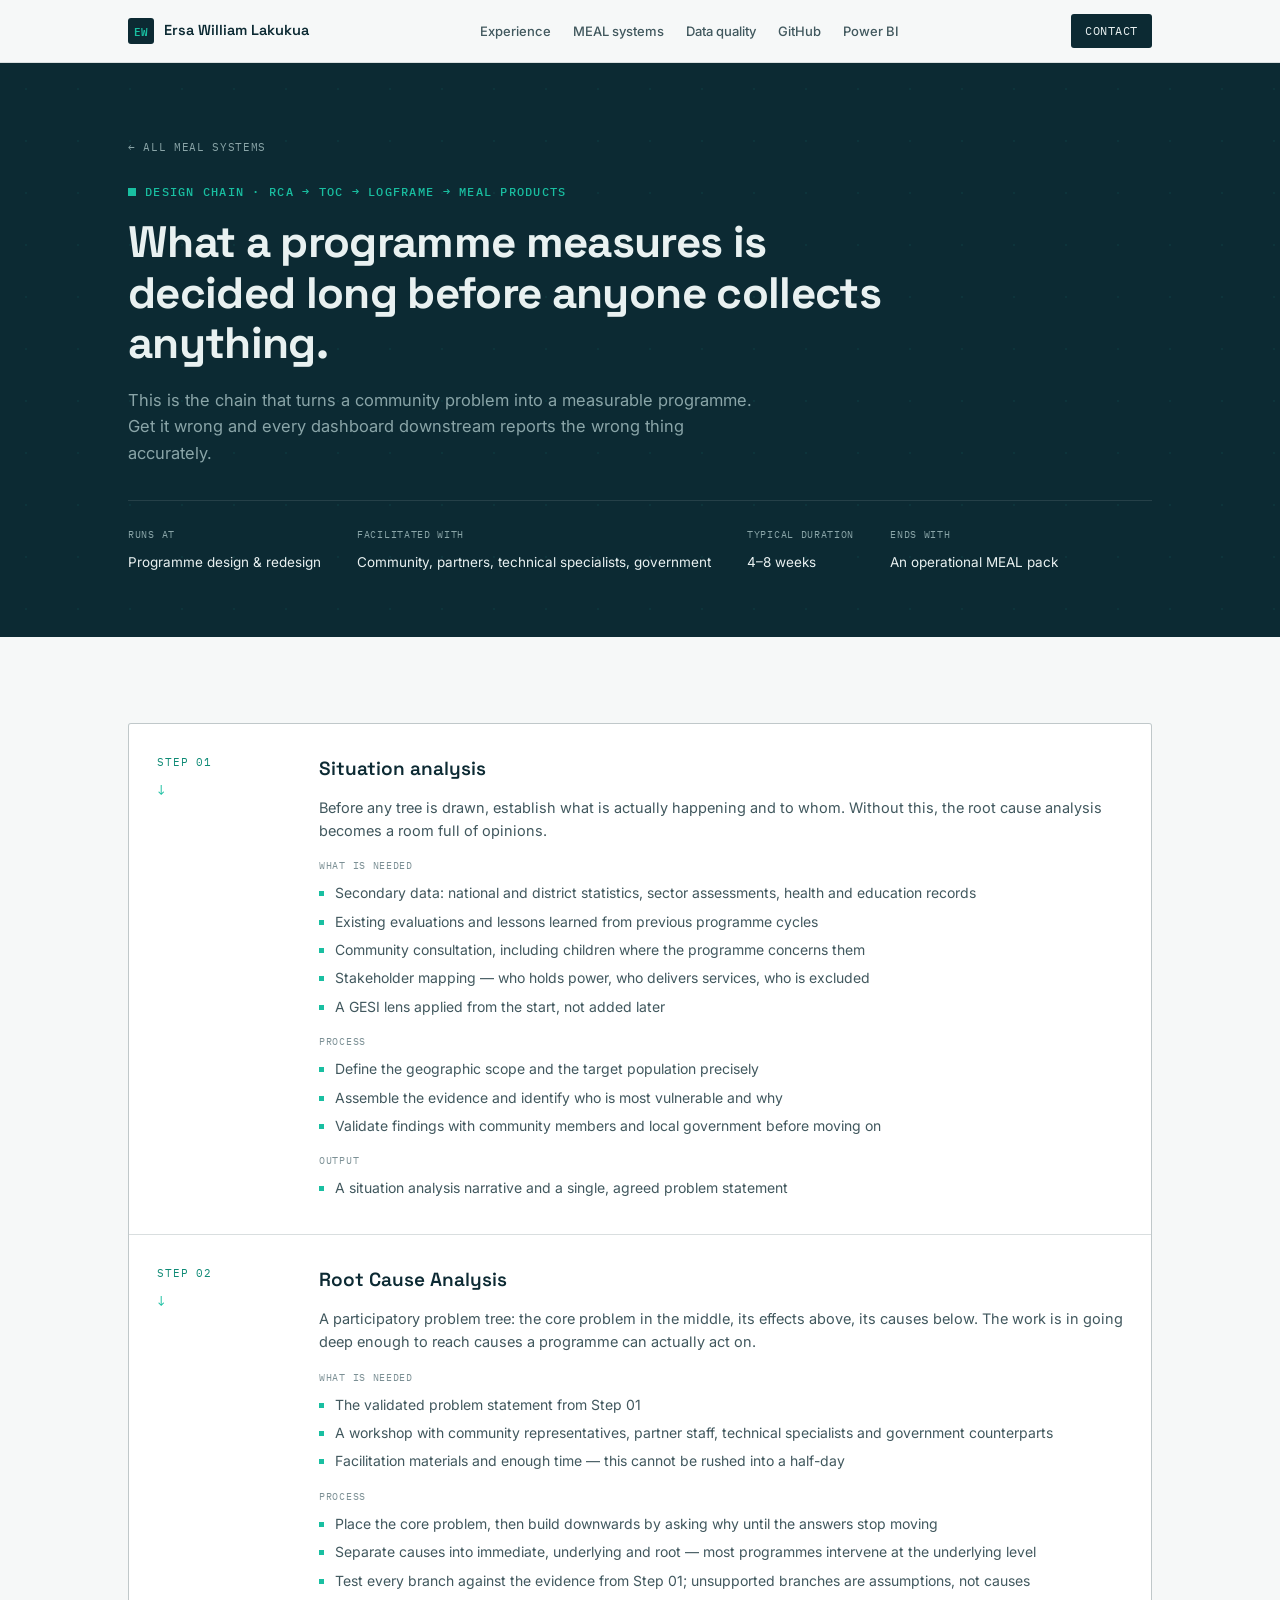
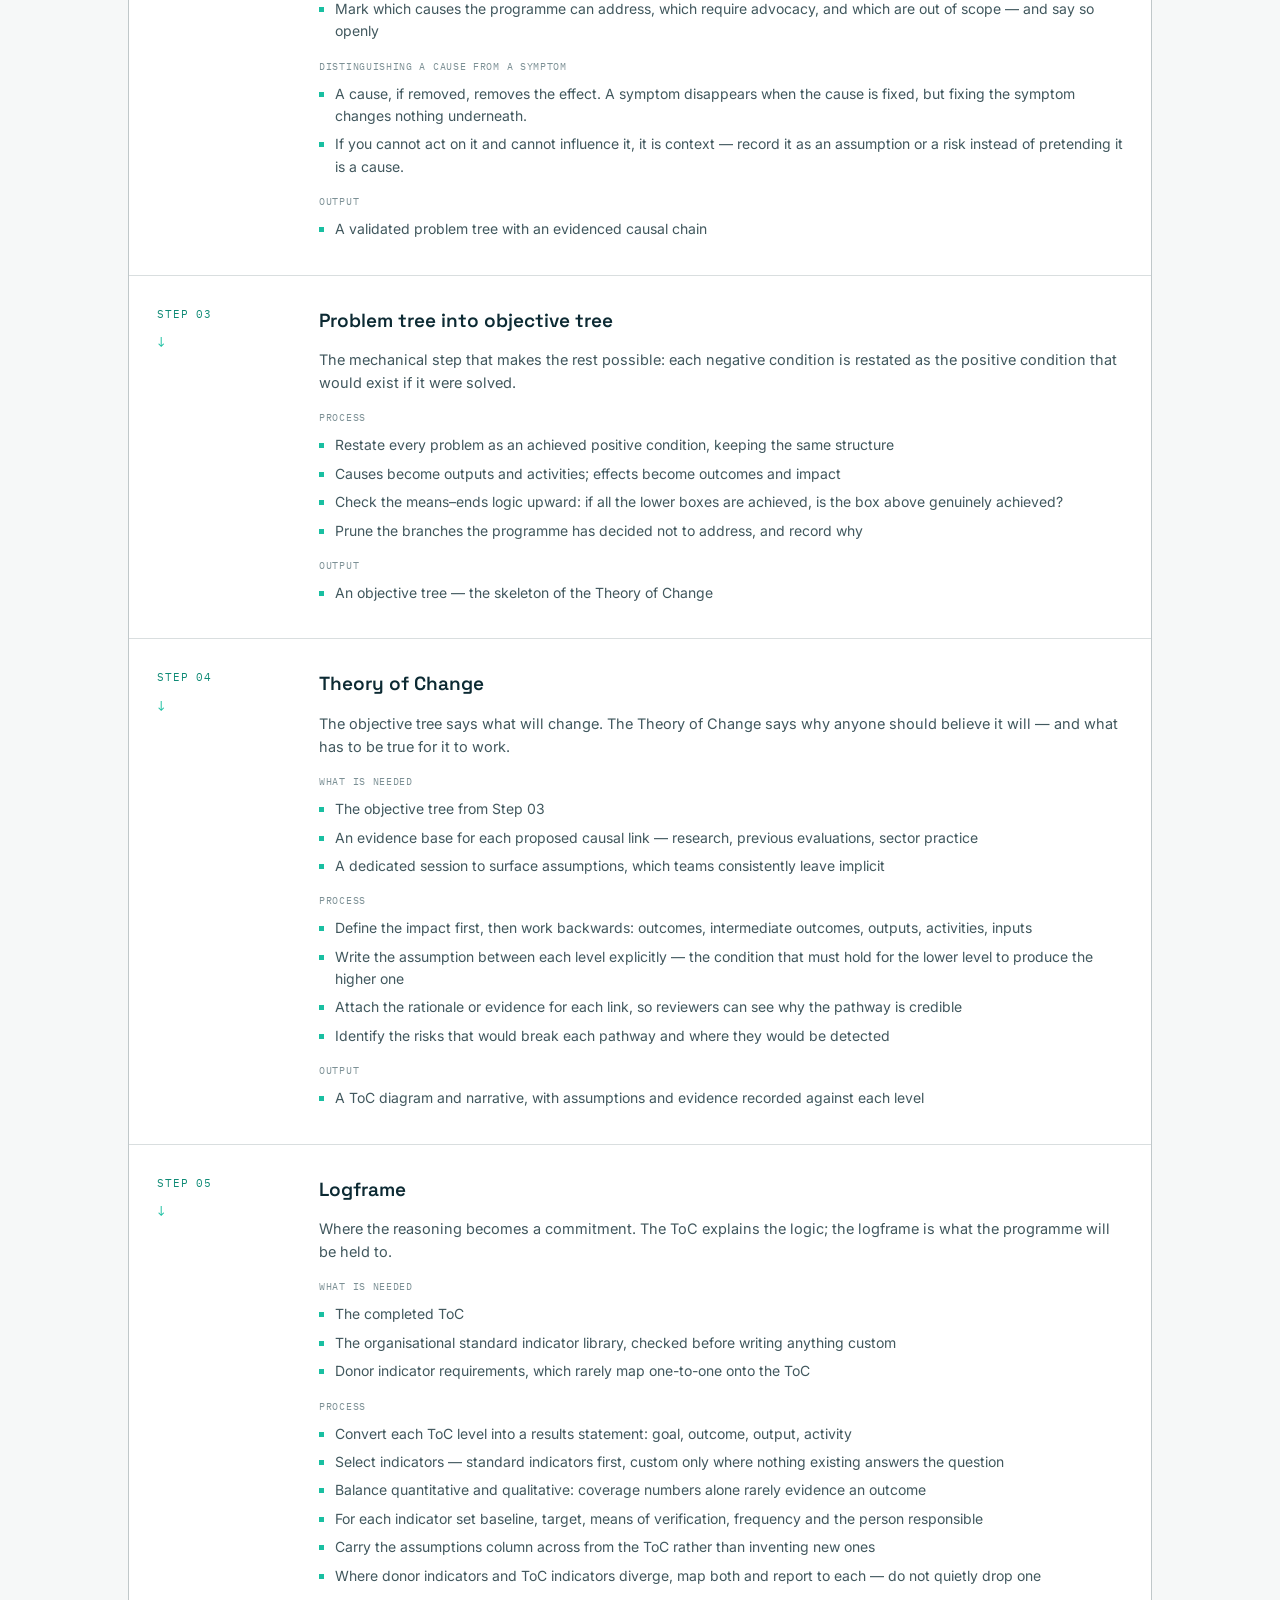
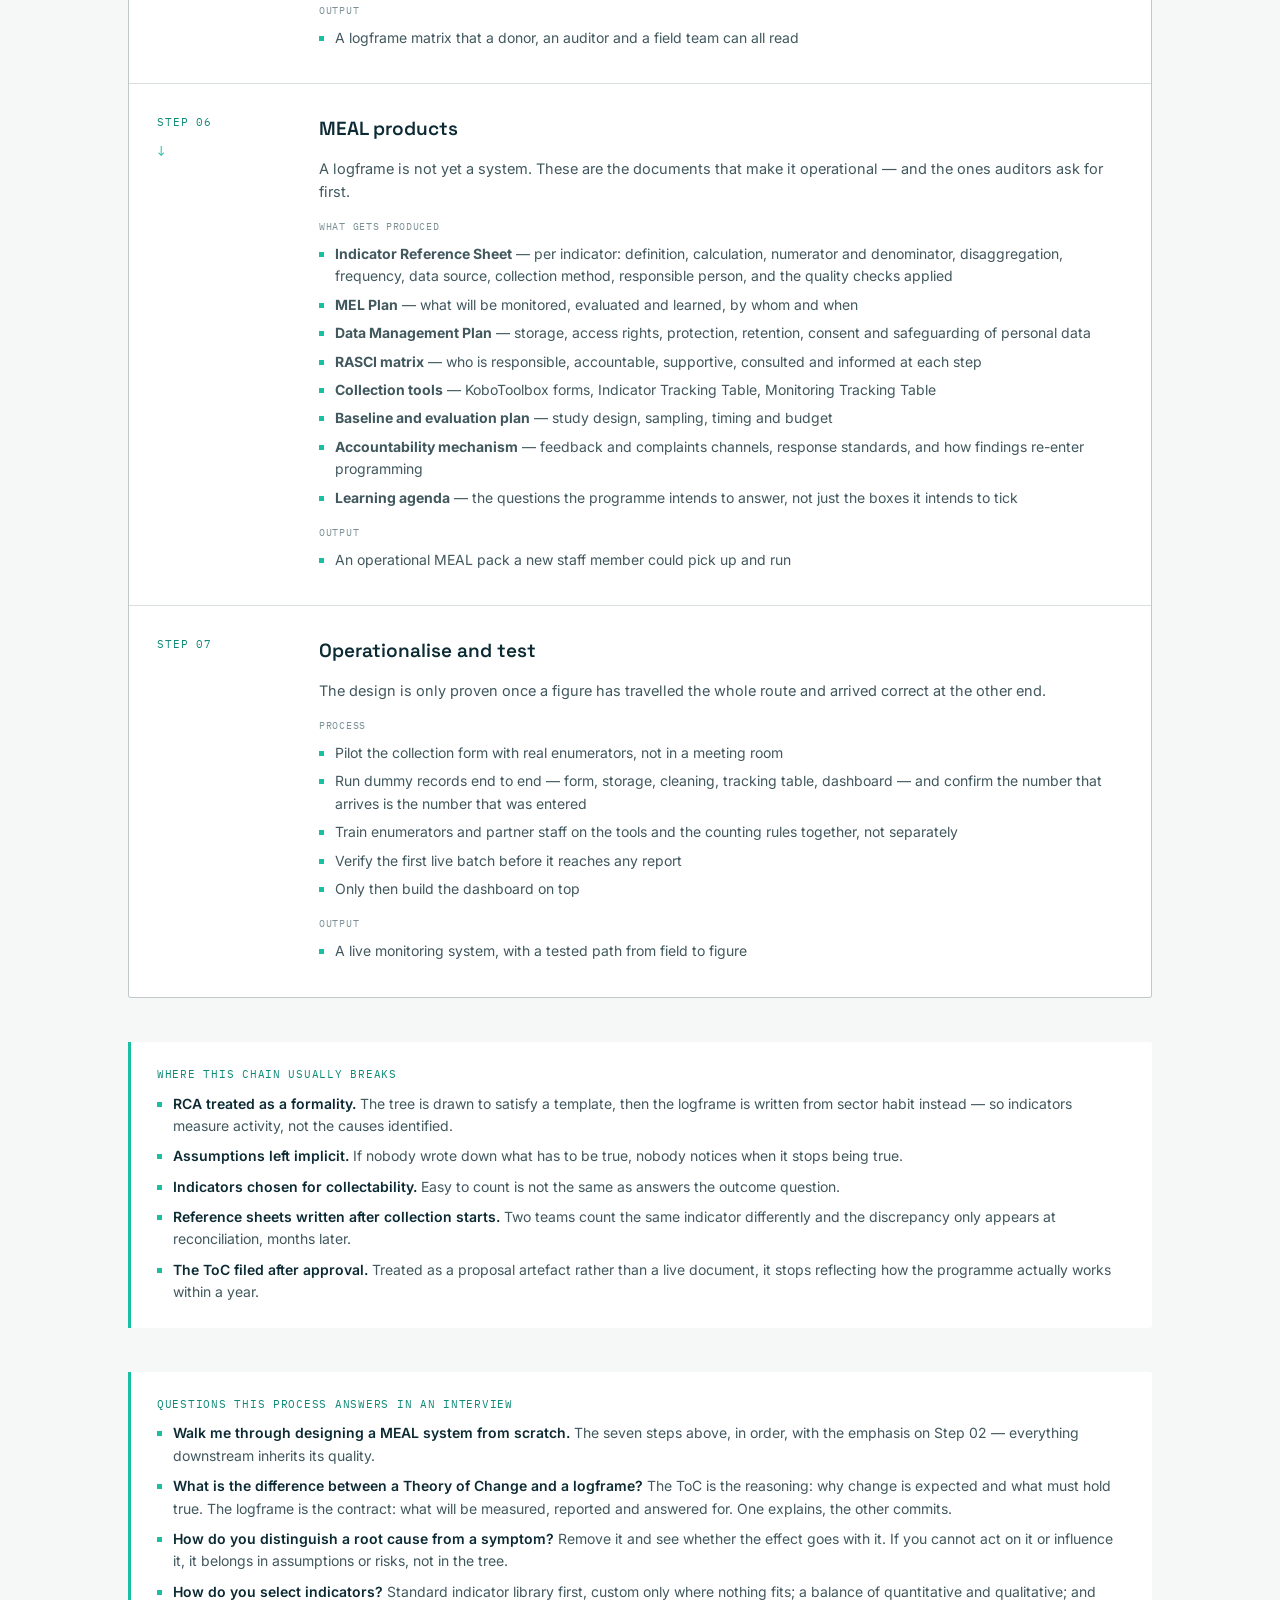
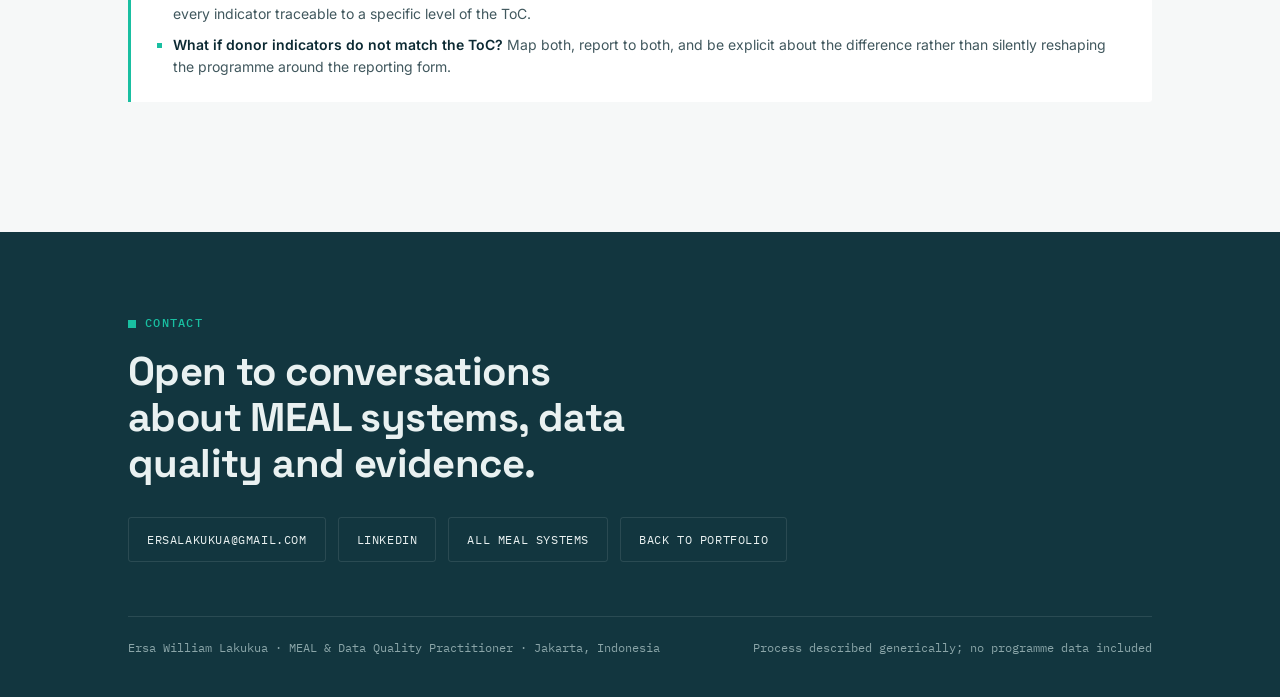
==== flow-rca-toc-logframe.html @ 18d3bb77 "Add files via upload" ====
<!DOCTYPE html>
<html lang="en">
<head>
<meta charset="UTF-8">
<meta name="viewport" content="width=device-width, initial-scale=1.0">
<title>From root cause to MEAL product — Ersa William Lakukua</title>
<meta name="description" content="The design chain that decides what a programme measures: root cause analysis into Theory of Change, ToC into logframe, logframe into operational MEAL products.">
<link rel="preconnect" href="https://fonts.googleapis.com">
<link rel="preconnect" href="https://fonts.gstatic.com" crossorigin>
<link href="https://fonts.googleapis.com/css2?family=Space+Grotesk:wght@400;500;600;700&family=Inter:wght@400;500;600&family=IBM+Plex+Mono:wght@400;500&display=swap" rel="stylesheet">
<link rel="stylesheet" href="styles.css">
</head>
<body>

<nav>
  <div class="wrap">
    <div class="brand"><span class="brand-mark">EW</span> Ersa William Lakukua</div>
    <div class="nav-links">
      <a href="index.html#experience">Experience</a>
      <a href="index.html#systems">MEAL systems</a>
      <a href="index.html#quality">Data quality</a>
      <a href="index.html#github">GitHub</a>
      <a href="index.html#powerbi">Power BI</a>
    </div>
    <a class="nav-cta" href="index.html#contact">Contact</a>
  </div>
</nav>

<header class="subhero">
  <div class="wrap">
    <a class="back" href="index.html#systems">← All MEAL systems</a>
    <div class="eyebrow">Design chain · RCA → ToC → Logframe → MEAL products</div>
    <h1>What a programme measures is decided long before anyone collects anything.</h1>
    <p class="sub-lede">This is the chain that turns a community problem into a measurable programme. Get it wrong and every dashboard downstream reports the wrong thing accurately.</p>
    <div class="meta-row">
      <div class="m"><span class="mk">Runs at</span><span class="mv">Programme design &amp; redesign</span></div>
      <div class="m"><span class="mk">Facilitated with</span><span class="mv">Community, partners, technical specialists, government</span></div>
      <div class="m"><span class="mk">Typical duration</span><span class="mv">4–8 weeks</span></div>
      <div class="m"><span class="mk">Ends with</span><span class="mv">An operational MEAL pack</span></div>
    </div>
  </div>
</header>

<section class="sec">
  <div class="wrap">

    <div class="steps">

      <!-- 01 -->
      <div class="step">
        <div>
          <div class="snum">STEP 01</div>
          <div class="arrow-down">↓</div>
        </div>
        <div class="sbody">
          <div class="stitle">Situation analysis</div>
          <p>Before any tree is drawn, establish what is actually happening and to whom. Without this, the root cause analysis becomes a room full of opinions.</p>
          <div class="blk">
            <div class="bk">What is needed</div>
            <ul>
              <li>Secondary data: national and district statistics, sector assessments, health and education records</li>
              <li>Existing evaluations and lessons learned from previous programme cycles</li>
              <li>Community consultation, including children where the programme concerns them</li>
              <li>Stakeholder mapping — who holds power, who delivers services, who is excluded</li>
              <li>A GESI lens applied from the start, not added later</li>
            </ul>
          </div>
          <div class="blk">
            <div class="bk">Process</div>
            <ul>
              <li>Define the geographic scope and the target population precisely</li>
              <li>Assemble the evidence and identify who is most vulnerable and why</li>
              <li>Validate findings with community members and local government before moving on</li>
            </ul>
          </div>
          <div class="blk">
            <div class="bk">Output</div>
            <ul><li>A situation analysis narrative and a single, agreed problem statement</li></ul>
          </div>
        </div>
      </div>

      <!-- 02 -->
      <div class="step">
        <div>
          <div class="snum">STEP 02</div>
          <div class="arrow-down">↓</div>
        </div>
        <div class="sbody">
          <div class="stitle">Root Cause Analysis</div>
          <p>A participatory problem tree: the core problem in the middle, its effects above, its causes below. The work is in going deep enough to reach causes a programme can actually act on.</p>
          <div class="blk">
            <div class="bk">What is needed</div>
            <ul>
              <li>The validated problem statement from Step 01</li>
              <li>A workshop with community representatives, partner staff, technical specialists and government counterparts</li>
              <li>Facilitation materials and enough time — this cannot be rushed into a half-day</li>
            </ul>
          </div>
          <div class="blk">
            <div class="bk">Process</div>
            <ul>
              <li>Place the core problem, then build downwards by asking why until the answers stop moving</li>
              <li>Separate causes into immediate, underlying and root — most programmes intervene at the underlying level</li>
              <li>Test every branch against the evidence from Step 01; unsupported branches are assumptions, not causes</li>
              <li>Mark which causes the programme can address, which require advocacy, and which are out of scope — and say so openly</li>
            </ul>
          </div>
          <div class="blk">
            <div class="bk">Distinguishing a cause from a symptom</div>
            <ul>
              <li>A cause, if removed, removes the effect. A symptom disappears when the cause is fixed, but fixing the symptom changes nothing underneath.</li>
              <li>If you cannot act on it and cannot influence it, it is context — record it as an assumption or a risk instead of pretending it is a cause.</li>
            </ul>
          </div>
          <div class="blk">
            <div class="bk">Output</div>
            <ul><li>A validated problem tree with an evidenced causal chain</li></ul>
          </div>
        </div>
      </div>

      <!-- 03 -->
      <div class="step">
        <div>
          <div class="snum">STEP 03</div>
          <div class="arrow-down">↓</div>
        </div>
        <div class="sbody">
          <div class="stitle">Problem tree into objective tree</div>
          <p>The mechanical step that makes the rest possible: each negative condition is restated as the positive condition that would exist if it were solved.</p>
          <div class="blk">
            <div class="bk">Process</div>
            <ul>
              <li>Restate every problem as an achieved positive condition, keeping the same structure</li>
              <li>Causes become outputs and activities; effects become outcomes and impact</li>
              <li>Check the means–ends logic upward: if all the lower boxes are achieved, is the box above genuinely achieved?</li>
              <li>Prune the branches the programme has decided not to address, and record why</li>
            </ul>
          </div>
          <div class="blk">
            <div class="bk">Output</div>
            <ul><li>An objective tree — the skeleton of the Theory of Change</li></ul>
          </div>
        </div>
      </div>

      <!-- 04 -->
      <div class="step">
        <div>
          <div class="snum">STEP 04</div>
          <div class="arrow-down">↓</div>
        </div>
        <div class="sbody">
          <div class="stitle">Theory of Change</div>
          <p>The objective tree says what will change. The Theory of Change says why anyone should believe it will — and what has to be true for it to work.</p>
          <div class="blk">
            <div class="bk">What is needed</div>
            <ul>
              <li>The objective tree from Step 03</li>
              <li>An evidence base for each proposed causal link — research, previous evaluations, sector practice</li>
              <li>A dedicated session to surface assumptions, which teams consistently leave implicit</li>
            </ul>
          </div>
          <div class="blk">
            <div class="bk">Process</div>
            <ul>
              <li>Define the impact first, then work backwards: outcomes, intermediate outcomes, outputs, activities, inputs</li>
              <li>Write the assumption between each level explicitly — the condition that must hold for the lower level to produce the higher one</li>
              <li>Attach the rationale or evidence for each link, so reviewers can see why the pathway is credible</li>
              <li>Identify the risks that would break each pathway and where they would be detected</li>
            </ul>
          </div>
          <div class="blk">
            <div class="bk">Output</div>
            <ul><li>A ToC diagram and narrative, with assumptions and evidence recorded against each level</li></ul>
          </div>
        </div>
      </div>

      <!-- 05 -->
      <div class="step">
        <div>
          <div class="snum">STEP 05</div>
          <div class="arrow-down">↓</div>
        </div>
        <div class="sbody">
          <div class="stitle">Logframe</div>
          <p>Where the reasoning becomes a commitment. The ToC explains the logic; the logframe is what the programme will be held to.</p>
          <div class="blk">
            <div class="bk">What is needed</div>
            <ul>
              <li>The completed ToC</li>
              <li>The organisational standard indicator library, checked before writing anything custom</li>
              <li>Donor indicator requirements, which rarely map one-to-one onto the ToC</li>
            </ul>
          </div>
          <div class="blk">
            <div class="bk">Process</div>
            <ul>
              <li>Convert each ToC level into a results statement: goal, outcome, output, activity</li>
              <li>Select indicators — standard indicators first, custom only where nothing existing answers the question</li>
              <li>Balance quantitative and qualitative: coverage numbers alone rarely evidence an outcome</li>
              <li>For each indicator set baseline, target, means of verification, frequency and the person responsible</li>
              <li>Carry the assumptions column across from the ToC rather than inventing new ones</li>
              <li>Where donor indicators and ToC indicators diverge, map both and report to each — do not quietly drop one</li>
            </ul>
          </div>
          <div class="blk">
            <div class="bk">Output</div>
            <ul><li>A logframe matrix that a donor, an auditor and a field team can all read</li></ul>
          </div>
        </div>
      </div>

      <!-- 06 -->
      <div class="step">
        <div>
          <div class="snum">STEP 06</div>
          <div class="arrow-down">↓</div>
        </div>
        <div class="sbody">
          <div class="stitle">MEAL products</div>
          <p>A logframe is not yet a system. These are the documents that make it operational — and the ones auditors ask for first.</p>
          <div class="blk">
            <div class="bk">What gets produced</div>
            <ul>
              <li><strong>Indicator Reference Sheet</strong> — per indicator: definition, calculation, numerator and denominator, disaggregation, frequency, data source, collection method, responsible person, and the quality checks applied</li>
              <li><strong>MEL Plan</strong> — what will be monitored, evaluated and learned, by whom and when</li>
              <li><strong>Data Management Plan</strong> — storage, access rights, protection, retention, consent and safeguarding of personal data</li>
              <li><strong>RASCI matrix</strong> — who is responsible, accountable, supportive, consulted and informed at each step</li>
              <li><strong>Collection tools</strong> — KoboToolbox forms, Indicator Tracking Table, Monitoring Tracking Table</li>
              <li><strong>Baseline and evaluation plan</strong> — study design, sampling, timing and budget</li>
              <li><strong>Accountability mechanism</strong> — feedback and complaints channels, response standards, and how findings re-enter programming</li>
              <li><strong>Learning agenda</strong> — the questions the programme intends to answer, not just the boxes it intends to tick</li>
            </ul>
          </div>
          <div class="blk">
            <div class="bk">Output</div>
            <ul><li>An operational MEAL pack a new staff member could pick up and run</li></ul>
          </div>
        </div>
      </div>

      <!-- 07 -->
      <div class="step">
        <div>
          <div class="snum">STEP 07</div>
        </div>
        <div class="sbody">
          <div class="stitle">Operationalise and test</div>
          <p>The design is only proven once a figure has travelled the whole route and arrived correct at the other end.</p>
          <div class="blk">
            <div class="bk">Process</div>
            <ul>
              <li>Pilot the collection form with real enumerators, not in a meeting room</li>
              <li>Run dummy records end to end — form, storage, cleaning, tracking table, dashboard — and confirm the number that arrives is the number that was entered</li>
              <li>Train enumerators and partner staff on the tools and the counting rules together, not separately</li>
              <li>Verify the first live batch before it reaches any report</li>
              <li>Only then build the dashboard on top</li>
            </ul>
          </div>
          <div class="blk">
            <div class="bk">Output</div>
            <ul><li>A live monitoring system, with a tested path from field to figure</li></ul>
          </div>
        </div>
      </div>

    </div>

    <div class="callout">
      <div class="ck">Where this chain usually breaks</div>
      <ul>
        <li><strong>RCA treated as a formality.</strong> The tree is drawn to satisfy a template, then the logframe is written from sector habit instead — so indicators measure activity, not the causes identified.</li>
        <li><strong>Assumptions left implicit.</strong> If nobody wrote down what has to be true, nobody notices when it stops being true.</li>
        <li><strong>Indicators chosen for collectability.</strong> Easy to count is not the same as answers the outcome question.</li>
        <li><strong>Reference sheets written after collection starts.</strong> Two teams count the same indicator differently and the discrepancy only appears at reconciliation, months later.</li>
        <li><strong>The ToC filed after approval.</strong> Treated as a proposal artefact rather than a live document, it stops reflecting how the programme actually works within a year.</li>
      </ul>
    </div>

    <div class="callout">
      <div class="ck">Questions this process answers in an interview</div>
      <ul>
        <li><strong>Walk me through designing a MEAL system from scratch.</strong> The seven steps above, in order, with the emphasis on Step 02 — everything downstream inherits its quality.</li>
        <li><strong>What is the difference between a Theory of Change and a logframe?</strong> The ToC is the reasoning: why change is expected and what must hold true. The logframe is the contract: what will be measured, reported and answered for. One explains, the other commits.</li>
        <li><strong>How do you distinguish a root cause from a symptom?</strong> Remove it and see whether the effect goes with it. If you cannot act on it or influence it, it belongs in assumptions or risks, not in the tree.</li>
        <li><strong>How do you select indicators?</strong> Standard indicator library first, custom only where nothing fits; a balance of quantitative and qualitative; and every indicator traceable to a specific level of the ToC.</li>
        <li><strong>What if donor indicators do not match the ToC?</strong> Map both, report to both, and be explicit about the difference rather than silently reshaping the programme around the reporting form.</li>
      </ul>
    </div>

  </div>
</section>

<footer>
  <div class="wrap">
    <div class="eyebrow">Contact</div>
    <h2>Open to conversations about MEAL systems, data quality and evidence.</h2>
    <div class="clinks">
      <a href="mailto:ersalakukua@gmail.com">ersalakukua@gmail.com</a>
      <a href="https://linkedin.com/in/ersa-lakukua" target="_blank" rel="noopener">LinkedIn</a>
      <a href="index.html#systems">All MEAL systems</a>
      <a href="index.html">Back to portfolio</a>
    </div>
    <div class="fine">
      <span>Ersa William Lakukua · MEAL &amp; Data Quality Practitioner · Jakarta, Indonesia</span>
      <span>Process described generically; no programme data included</span>
    </div>
  </div>
</footer>

</body>
</html>
---- styles.css ----
/* ===========================================================
   Ersa William Lakukua — portfolio
   Shared stylesheet
   =========================================================== */

:root{
  --ink:#0C2A33;
  --ink-mid:#12363F;
  --ink-soft:#0F313B;
  --teal:#19BFA1;
  --teal-deep:#0E8A75;
  --paper:#F6F8F8;
  --paper-2:#FFFFFF;
  --on-ink:#E9F1F1;
  --on-ink-dim:#8AA5A8;
  --slate:#41585E;
  --slate-soft:#7C9095;
  --line-dark:rgba(255,255,255,0.10);
  --line-light:rgba(12,42,51,0.12);
  --r:3px;
}
*{margin:0;padding:0;box-sizing:border-box;}
html{scroll-behavior:smooth; scroll-padding-top:70px;}
body{font-family:'Inter',system-ui,sans-serif; background:var(--paper); color:var(--slate); line-height:1.6; -webkit-font-smoothing:antialiased;}
h1,h2,h3,h4{font-family:'Space Grotesk',sans-serif; color:var(--ink); letter-spacing:-0.015em; line-height:1.15;}
a{color:inherit; text-decoration:none;}
.wrap{max-width:1080px; margin:0 auto; padding:0 28px;}
.narrow{max-width:820px;}
.eyebrow{font-family:'IBM Plex Mono',monospace; font-size:11.5px; letter-spacing:.11em; text-transform:uppercase; font-weight:500; display:flex; align-items:center; gap:9px;}
.eyebrow::before{content:''; width:8px; height:8px; background:var(--teal); flex:none;}
.mono{font-family:'IBM Plex Mono',monospace;}

/* ---------- NAV ---------- */
nav{position:sticky; top:0; z-index:60; background:rgba(246,248,248,.92); backdrop-filter:blur(10px); border-bottom:1px solid var(--line-light);}
nav .wrap{display:flex; align-items:center; justify-content:space-between; height:62px;}
.brand{display:flex; align-items:center; gap:10px; font-family:'Space Grotesk'; font-weight:600; color:var(--ink); font-size:14.5px;}
.brand-mark{width:26px;height:26px;background:var(--ink);color:var(--teal);display:flex;align-items:center;justify-content:center;font-family:'IBM Plex Mono';font-size:10.5px;border-radius:var(--r);}
.nav-links{display:flex; gap:22px; font-size:13px; font-weight:500;}
.nav-links a{color:var(--slate);} .nav-links a:hover{color:var(--teal-deep);}
.nav-cta{font-family:'IBM Plex Mono'; font-size:11.5px; text-transform:uppercase; letter-spacing:.05em; padding:8px 14px; background:var(--ink); color:var(--on-ink); border-radius:var(--r);}
.nav-cta:hover{background:var(--teal-deep);}
@media(max-width:900px){.nav-links{display:none;}}

/* ---------- HERO ---------- */
.hero{background:var(--ink); color:var(--on-ink); padding:88px 0 0; position:relative; overflow:hidden;}
.hero::after{content:''; position:absolute; inset:0; background-image:radial-gradient(var(--teal) 1px, transparent 1px); background-size:52px 52px; opacity:.07; pointer-events:none;}
.hero .wrap{position:relative; z-index:1;}
.hero .eyebrow{color:var(--teal); margin-bottom:24px;}
.hero h1{font-size:clamp(33px,5.4vw,56px); font-weight:700; color:var(--on-ink); max-width:830px; margin-bottom:24px;}
.hero h1 em{font-style:normal; color:var(--teal);}
.hero .lede{font-size:17.5px; color:var(--on-ink-dim); max-width:620px; margin-bottom:46px;}
.hero .lede strong{color:var(--on-ink); font-weight:600;}

/* ---------- CAREER TIMELINE ---------- */
.tl-label{font-family:'IBM Plex Mono'; font-size:10.5px; text-transform:uppercase; letter-spacing:.09em; color:var(--on-ink-dim); margin-bottom:20px;}
.timeline{display:grid; grid-template-columns:repeat(5,1fr); gap:0; margin-bottom:44px; position:relative;}
.timeline::before{content:''; position:absolute; left:0; right:0; top:5px; height:1px; background:var(--line-dark);}
.tl-node{position:relative; padding:24px 16px 0 0;}
.tl-node::before{content:''; position:absolute; left:0; top:0; width:11px; height:11px; border-radius:50%; background:var(--ink); border:2px solid var(--on-ink-dim); z-index:2;}
.tl-node.now::before{border-color:var(--teal); background:var(--teal);}
.tl-node .tl-year{font-family:'IBM Plex Mono'; font-size:10.5px; letter-spacing:.05em; color:var(--teal); display:block; margin-bottom:8px;}
.tl-node .tl-role{font-size:13.5px; font-weight:600; color:var(--on-ink); line-height:1.3; margin-bottom:5px;}
.tl-node .tl-org{font-size:11.5px; color:var(--on-ink-dim); line-height:1.4;}
@media(max-width:900px){
  .timeline{grid-template-columns:1fr; gap:0;}
  .timeline::before{left:5px; right:auto; top:0; bottom:0; width:1px; height:auto;}
  .tl-node{padding:0 0 26px 26px;}
  .tl-node::before{top:3px;}
}

/* ---------- SKILLS + STATS ---------- */
.skills{border-top:1px solid var(--line-dark); padding:30px 0; display:grid; grid-template-columns:repeat(auto-fit,minmax(150px,1fr)); gap:22px 30px;}
.skill .sname{font-size:13px; color:var(--on-ink); font-weight:500; display:flex; justify-content:space-between; gap:10px; margin-bottom:8px;}
.skill .slevel{font-family:'IBM Plex Mono'; font-size:10px; color:var(--on-ink-dim); text-transform:uppercase; letter-spacing:.05em;}
.bar{display:flex; gap:3px;}
.bar span{height:4px; flex:1; background:rgba(255,255,255,.13); border-radius:1px;}
.bar span.on{background:var(--teal);}
.stats{border-top:1px solid var(--line-dark); padding:28px 0 34px; display:flex; gap:52px; flex-wrap:wrap;}
.stat .num{font-family:'Space Grotesk'; font-size:30px; font-weight:600; color:var(--on-ink); display:block; line-height:1;}
.stat .lab{font-family:'IBM Plex Mono'; font-size:10.5px; color:var(--on-ink-dim); text-transform:uppercase; letter-spacing:.07em; margin-top:7px; display:block;}

/* ---------- CATEGORY CTA ---------- */
.cats{display:grid; grid-template-columns:repeat(4,1fr); gap:1px; background:var(--line-dark); border-top:1px solid var(--line-dark);}
.cat{background:var(--ink); padding:26px 20px 30px; transition:background .2s;}
.cat:hover{background:var(--ink-mid);}
.cat .cnum{font-family:'IBM Plex Mono'; font-size:11px; color:var(--teal); letter-spacing:.08em;}
.cat .ctitle{font-family:'Space Grotesk'; font-size:15.5px; font-weight:600; color:var(--on-ink); margin:10px 0 6px;}
.cat .cdesc{font-size:12.5px; color:var(--on-ink-dim); line-height:1.45;}
@media(max-width:860px){.cats{grid-template-columns:repeat(2,1fr);}}
@media(max-width:480px){.cats{grid-template-columns:1fr;} .stats{gap:32px;}}

/* ---------- SECTIONS ---------- */
.sec{padding:86px 0;}
.sec.white{background:var(--paper-2);}
.sec-head{margin-bottom:46px; max-width:660px;}
.sec-head .eyebrow{color:var(--teal-deep); margin-bottom:14px;}
.sec-head h2{font-size:clamp(25px,3.6vw,34px); font-weight:600; margin-bottom:10px;}
.sec-head p{font-size:15px; color:var(--slate-soft);}

/* ---------- EXPERIENCE ---------- */
.exp{background:var(--ink); color:var(--on-ink);}
.exp .sec-head .eyebrow{color:var(--teal);}
.exp .sec-head h2{color:var(--on-ink);}
.exp .sec-head p{color:var(--on-ink-dim);}
.photo-row{display:grid; grid-template-columns:1fr 1fr; gap:16px; margin-bottom:52px; max-width:560px;}
.photo-frame{aspect-ratio:4/3; border:1px dashed var(--line-dark); border-radius:var(--r); background:rgba(255,255,255,.03); display:flex; flex-direction:column; align-items:center; justify-content:center; gap:6px; text-align:center; padding:16px; overflow:hidden;}
.photo-frame img{width:100%; height:100%; object-fit:cover; border-radius:var(--r);}
.photo-frame .pf-lab{font-family:'IBM Plex Mono'; font-size:10.5px; text-transform:uppercase; letter-spacing:.07em; color:var(--teal);}
.photo-frame .pf-note{font-size:11.5px; color:var(--on-ink-dim); line-height:1.4;}
@media(max-width:520px){.photo-row{grid-template-columns:1fr; max-width:100%;}}

.track{border-top:1px solid var(--line-dark); padding:34px 0; display:grid; grid-template-columns:220px 1fr; gap:34px;}
.track:last-of-type{border-bottom:1px solid var(--line-dark);}
.track .tname{font-family:'Space Grotesk'; font-size:17px; font-weight:600; color:var(--on-ink);}
.track .tmeta{font-family:'IBM Plex Mono'; font-size:10.5px; text-transform:uppercase; letter-spacing:.06em; color:var(--teal); margin-top:8px;}
.items{display:grid; gap:24px;}
.item .irole{font-size:15px; font-weight:600; color:var(--on-ink); margin-bottom:3px;}
.item .iorg{font-family:'IBM Plex Mono'; font-size:11px; color:var(--teal); letter-spacing:.03em; margin-bottom:10px;}
.subhead{font-family:'IBM Plex Mono'; font-size:10.5px; text-transform:uppercase; letter-spacing:.07em; color:var(--on-ink); opacity:.55; margin:14px 0 6px;}
.item ul{list-style:none; display:grid; gap:5px;}
.item li{font-size:13.5px; color:var(--on-ink-dim); padding-left:15px; position:relative;}
.item li::before{content:''; position:absolute; left:0; top:9px; width:5px; height:5px; background:var(--teal); opacity:.65;}
@media(max-width:780px){.track{grid-template-columns:1fr; gap:18px;}}

/* ---------- SYSTEM CARDS ---------- */
.chips{display:flex; flex-wrap:wrap; gap:5px;}
.chip{font-family:'IBM Plex Mono'; font-size:10px; letter-spacing:.03em; padding:4px 7px; background:var(--paper); border:1px solid var(--line-light); border-radius:2px; color:var(--slate);}
.sgrid{display:grid; grid-template-columns:1fr 1fr; gap:1px; background:var(--line-light); border:1px solid var(--line-light); border-radius:var(--r); overflow:hidden;}
.scard{background:var(--paper-2); padding:28px 26px 30px; display:flex; flex-direction:column;}
.scard.feature{grid-column:1 / -1; background:var(--paper-2); border-left:3px solid var(--teal);}
.scard .stack{font-family:'IBM Plex Mono'; font-size:10.5px; text-transform:uppercase; letter-spacing:.06em; color:var(--teal-deep); margin-bottom:10px;}
.scard h3{font-size:16.5px; font-weight:600; margin-bottom:9px;}
.scard p{font-size:14px;}
.scard .out{margin-top:12px; font-size:13px; color:var(--slate-soft); border-left:2px solid var(--teal); padding-left:11px;}
.scard .go{margin-top:auto; padding-top:18px; font-family:'IBM Plex Mono'; font-size:11px; text-transform:uppercase; letter-spacing:.06em; color:var(--ink); display:inline-flex; align-items:center; gap:7px;}
.scard .go:hover{color:var(--teal-deep);}
.scard .go .arw{transition:transform .2s;}
.scard .go:hover .arw{transform:translateX(3px);}
@media(max-width:760px){.sgrid{grid-template-columns:1fr;}}

/* ---------- CASE CARD ---------- */
.case{border-top:1px solid var(--line-light); padding:34px 0; display:grid; grid-template-columns:1fr 1.25fr; gap:36px;}
.case:last-of-type{border-bottom:1px solid var(--line-light);}
.case .lead-result{font-family:'Space Grotesk'; font-size:22px; font-weight:600; color:var(--ink); line-height:1.24; margin-top:10px;}
.case .lead-result b{color:var(--teal-deep); font-weight:600;}
.case .tag{font-family:'IBM Plex Mono'; font-size:10.5px; text-transform:uppercase; letter-spacing:.07em; color:var(--slate-soft);}
.case h3{font-size:18px; font-weight:600; margin-bottom:9px;}
.case .sum{font-size:14.5px; margin-bottom:15px;}
.tog{font-family:'IBM Plex Mono'; font-size:11.5px; text-transform:uppercase; letter-spacing:.06em; color:var(--ink); background:none; border:none; cursor:pointer; padding:0; font-weight:500; display:inline-flex; align-items:center; gap:7px;}
.tog:hover{color:var(--teal-deep);}
.tog .chev{font-size:9px; transition:transform .25s;}
.tog[aria-expanded="true"] .chev{transform:rotate(180deg);}
.det{max-height:0; overflow:hidden; transition:max-height .35s ease;}
.det-in{padding-top:20px; display:grid; gap:13px;}
.drow{display:grid; grid-template-columns:84px 1fr; gap:14px; font-size:14px;}
.drow .k{font-family:'IBM Plex Mono'; font-size:10.5px; text-transform:uppercase; letter-spacing:.06em; color:var(--teal-deep); padding-top:3px;}
@media(max-width:780px){.case{grid-template-columns:1fr; gap:16px;}}

.embed-slot{margin-top:20px; border:1px dashed var(--line-light); border-radius:var(--r); background:var(--paper); padding:36px 24px; text-align:center;}
.embed-slot .es-lab{font-family:'IBM Plex Mono'; font-size:11px; text-transform:uppercase; letter-spacing:.07em; color:var(--slate-soft);}
.embed-slot .es-note{font-size:13px; color:var(--slate-soft); margin-top:8px;}

/* ---------- QA CHECKPOINTS ---------- */
.gates{display:grid; gap:1px; background:var(--line-light); border:1px solid var(--line-light); border-radius:var(--r); overflow:hidden; margin-bottom:48px;}
.gate{background:var(--paper-2); padding:22px 24px; display:grid; grid-template-columns:150px 190px 1fr; gap:24px; align-items:start;}
.gate .gstage{font-family:'IBM Plex Mono'; font-size:10.5px; text-transform:uppercase; letter-spacing:.07em; color:var(--teal-deep); padding-top:3px;}
.gate .gcheck{font-family:'Space Grotesk'; font-size:15px; font-weight:600; color:var(--ink);}
.gate .gdesc{font-size:13.5px;}
@media(max-width:820px){.gate{grid-template-columns:1fr; gap:7px;}}

/* ---------- REPOS ---------- */
.repos{display:grid; gap:1px; background:var(--line-light); border:1px solid var(--line-light); border-radius:var(--r); overflow:hidden; margin-bottom:36px;}
.repo{background:var(--paper-2); padding:24px; display:grid; grid-template-columns:1fr auto; gap:20px; align-items:center;}
.repo .rname{font-family:'IBM Plex Mono'; font-size:13px; color:var(--ink); font-weight:500;}
.repo .rdesc{font-size:13.5px; margin-top:6px;}
.repo .rmeta{display:flex; gap:6px; flex-wrap:wrap; margin-top:10px;}
.repo .rlink{font-family:'IBM Plex Mono'; font-size:11px; text-transform:uppercase; letter-spacing:.05em; padding:9px 14px; border:1px solid var(--line-light); border-radius:var(--r); white-space:nowrap;}
.repo .rlink:hover{background:var(--ink); color:var(--on-ink); border-color:var(--ink);}
@media(max-width:620px){.repo{grid-template-columns:1fr;}}

/* ---------- DASHBOARD GRID (Power BI) ---------- */
.dgrid{display:grid; grid-template-columns:repeat(3,1fr); gap:1px; background:var(--line-light); border:1px solid var(--line-light); border-radius:var(--r); overflow:hidden; margin-bottom:40px;}
.dcard{background:var(--paper-2); padding:0; display:flex; flex-direction:column;}
.dthumb{aspect-ratio:16/10; background:var(--paper); border-bottom:1px solid var(--line-light); display:flex; align-items:center; justify-content:center; overflow:hidden;}
.dthumb img{width:100%; height:100%; object-fit:cover;}
.dthumb .ph{font-family:'IBM Plex Mono'; font-size:10.5px; text-transform:uppercase; letter-spacing:.07em; color:var(--slate-soft);}
.dbody{padding:20px 22px 24px; display:flex; flex-direction:column; flex:1;}
.dbody .dtag{font-family:'IBM Plex Mono'; font-size:10px; text-transform:uppercase; letter-spacing:.06em; color:var(--teal-deep); margin-bottom:8px;}
.dbody h3{font-size:15.5px; font-weight:600; margin-bottom:7px;}
.dbody p{font-size:13.5px;}
.dbody .dlink{margin-top:auto; padding-top:16px; font-family:'IBM Plex Mono'; font-size:11px; text-transform:uppercase; letter-spacing:.05em; color:var(--ink);}
.dbody .dlink:hover{color:var(--teal-deep);}
@media(max-width:900px){.dgrid{grid-template-columns:repeat(2,1fr);}}
@media(max-width:600px){.dgrid{grid-template-columns:1fr;}}

/* ---------- SUBPAGE ---------- */
.subhero{background:var(--ink); color:var(--on-ink); padding:70px 0 62px; position:relative; overflow:hidden;}
.subhero::after{content:''; position:absolute; inset:0; background-image:radial-gradient(var(--teal) 1px, transparent 1px); background-size:52px 52px; opacity:.07; pointer-events:none;}
.subhero .wrap{position:relative; z-index:1;}
.back{font-family:'IBM Plex Mono'; font-size:11px; text-transform:uppercase; letter-spacing:.06em; color:var(--on-ink-dim); margin-bottom:26px; display:inline-block;}
.back:hover{color:var(--teal);}
.subhero h1{font-size:clamp(28px,4.6vw,44px); font-weight:700; color:var(--on-ink); max-width:760px; margin:16px 0 18px;}
.subhero .sub-lede{font-size:16.5px; color:var(--on-ink-dim); max-width:640px;}
.subhero .eyebrow{color:var(--teal);}
.meta-row{display:flex; gap:36px; flex-wrap:wrap; margin-top:34px; padding-top:26px; border-top:1px solid var(--line-dark);}
.meta-row .m .mk{font-family:'IBM Plex Mono'; font-size:10px; text-transform:uppercase; letter-spacing:.07em; color:var(--on-ink-dim); display:block; margin-bottom:6px;}
.meta-row .m .mv{font-size:13.5px; color:var(--on-ink);}

/* flow steps on subpages */
.steps{display:grid; gap:1px; background:var(--line-light); border:1px solid var(--line-light); border-radius:var(--r); overflow:hidden;}
.step{background:var(--paper-2); padding:30px 28px 34px; display:grid; grid-template-columns:132px 1fr; gap:30px;}
.step .snum{font-family:'IBM Plex Mono'; font-size:11px; letter-spacing:.08em; color:var(--teal-deep);}
.step .stitle{font-family:'Space Grotesk'; font-size:19px; font-weight:600; color:var(--ink); margin-bottom:12px;}
.step .sbody p{font-size:14.5px; margin-bottom:14px;}
.step .blk{margin-top:16px;}
.step .blk .bk{font-family:'IBM Plex Mono'; font-size:10px; text-transform:uppercase; letter-spacing:.07em; color:var(--slate-soft); margin-bottom:8px;}
.step ul{list-style:none; display:grid; gap:6px;}
.step ul li{font-size:14px; padding-left:16px; position:relative;}
.step ul li::before{content:''; position:absolute; left:0; top:9px; width:5px; height:5px; background:var(--teal);}
.step .arrow-down{font-family:'IBM Plex Mono'; color:var(--teal); font-size:14px; margin-top:8px;}
@media(max-width:760px){.step{grid-template-columns:1fr; gap:12px;}}

.callout{border-left:3px solid var(--teal); background:var(--paper-2); padding:24px 26px; border-radius:0 var(--r) var(--r) 0; margin:44px 0;}
.callout .ck{font-family:'IBM Plex Mono'; font-size:10.5px; text-transform:uppercase; letter-spacing:.07em; color:var(--teal-deep); margin-bottom:10px;}
.callout p{font-size:14.5px;}
.callout ul{list-style:none; display:grid; gap:8px; margin-top:10px;}
.callout li{font-size:14px; padding-left:16px; position:relative;}
.callout li::before{content:''; position:absolute; left:0; top:9px; width:5px; height:5px; background:var(--teal);}
.callout li strong{color:var(--ink); font-weight:600;}

/* ---------- FOOTER ---------- */
footer{background:var(--ink-mid); color:var(--on-ink); padding:82px 0 40px;}
footer .eyebrow{color:var(--teal); margin-bottom:16px;}
footer h2{color:var(--on-ink); font-size:clamp(26px,4.4vw,40px); max-width:520px; margin-bottom:30px;}
.clinks{display:flex; gap:12px; flex-wrap:wrap; margin-bottom:54px;}
.clinks a{font-family:'IBM Plex Mono'; font-size:12px; text-transform:uppercase; letter-spacing:.05em; padding:12px 18px; border:1px solid var(--line-dark); border-radius:var(--r); transition:.18s;}
.clinks a:hover{background:var(--teal); border-color:var(--teal); color:var(--ink);}
.fine{border-top:1px solid var(--line-dark); padding-top:22px; font-size:11.5px; color:var(--on-ink-dim); display:flex; justify-content:space-between; gap:10px; flex-wrap:wrap; font-family:'IBM Plex Mono';}

:focus-visible{outline:2px solid var(--teal); outline-offset:3px;}
@media(prefers-reduced-motion:reduce){*{transition:none!important; scroll-behavior:auto!important;}}
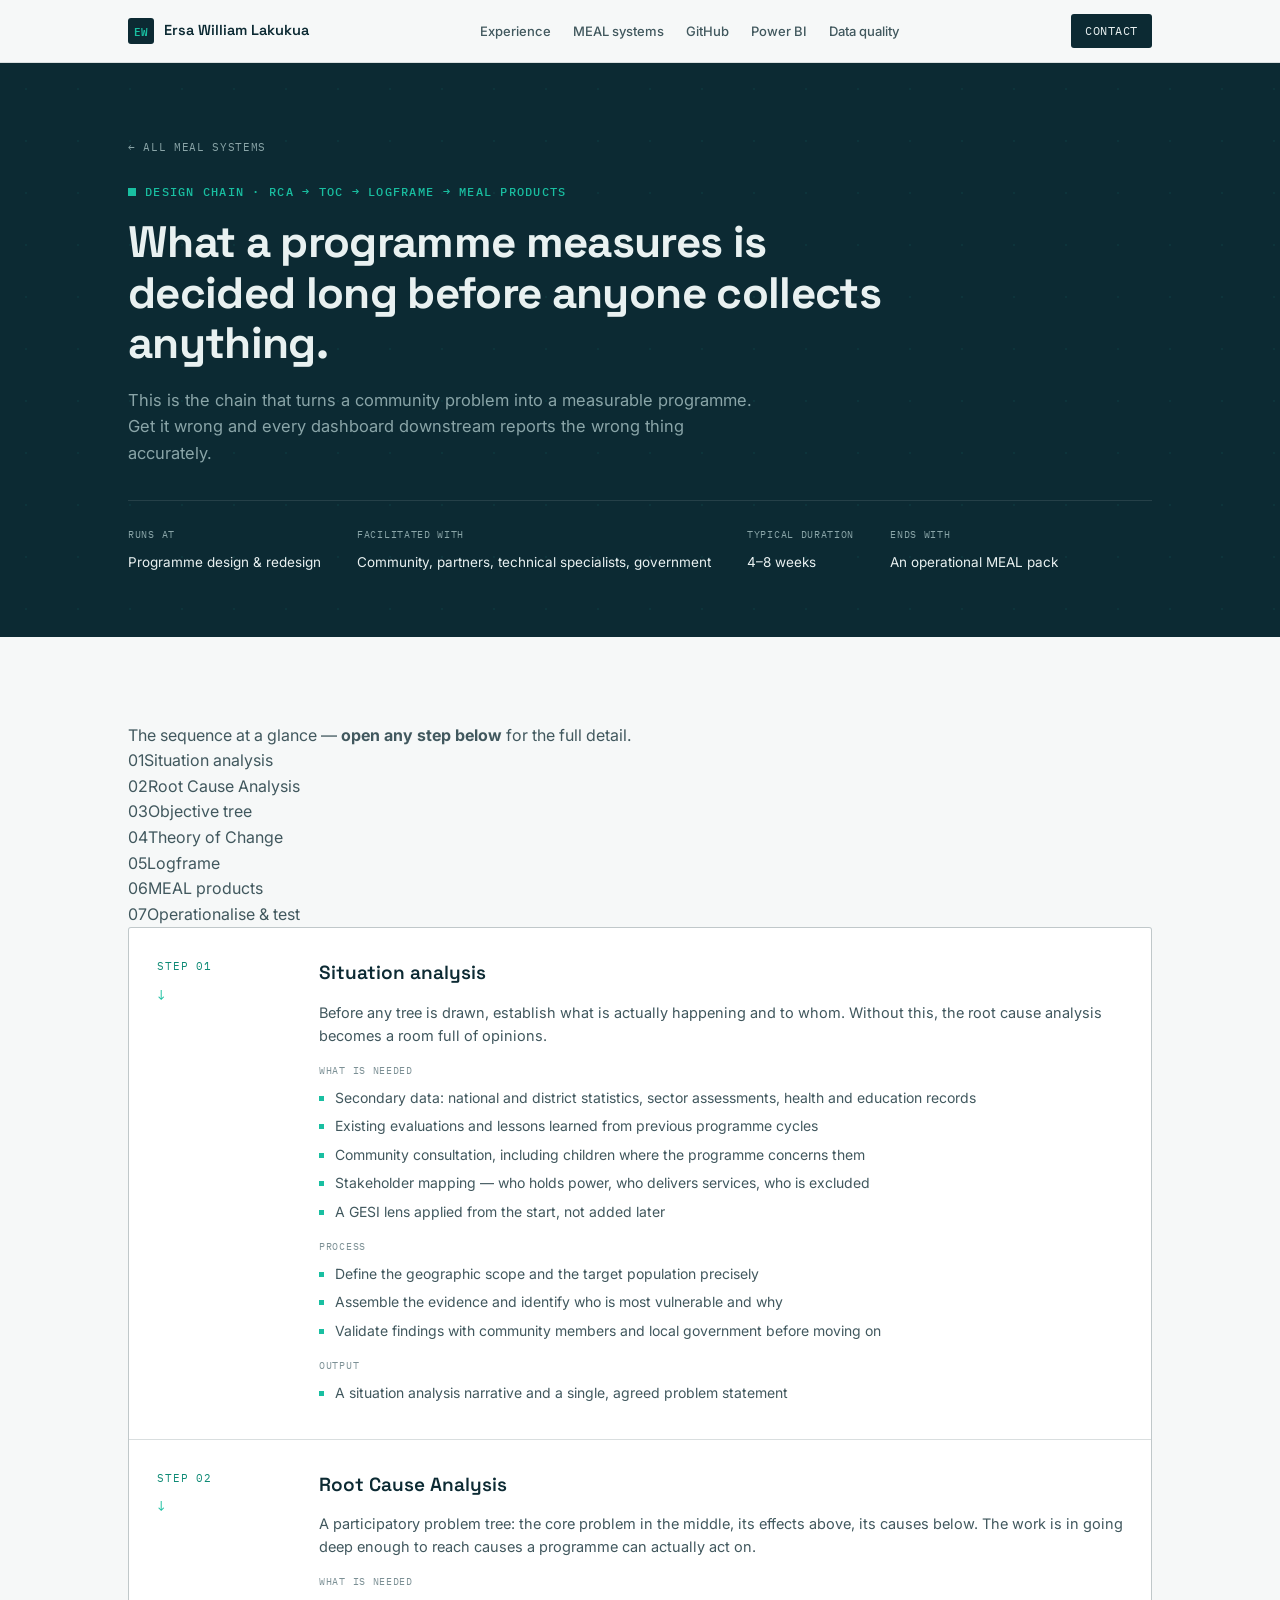
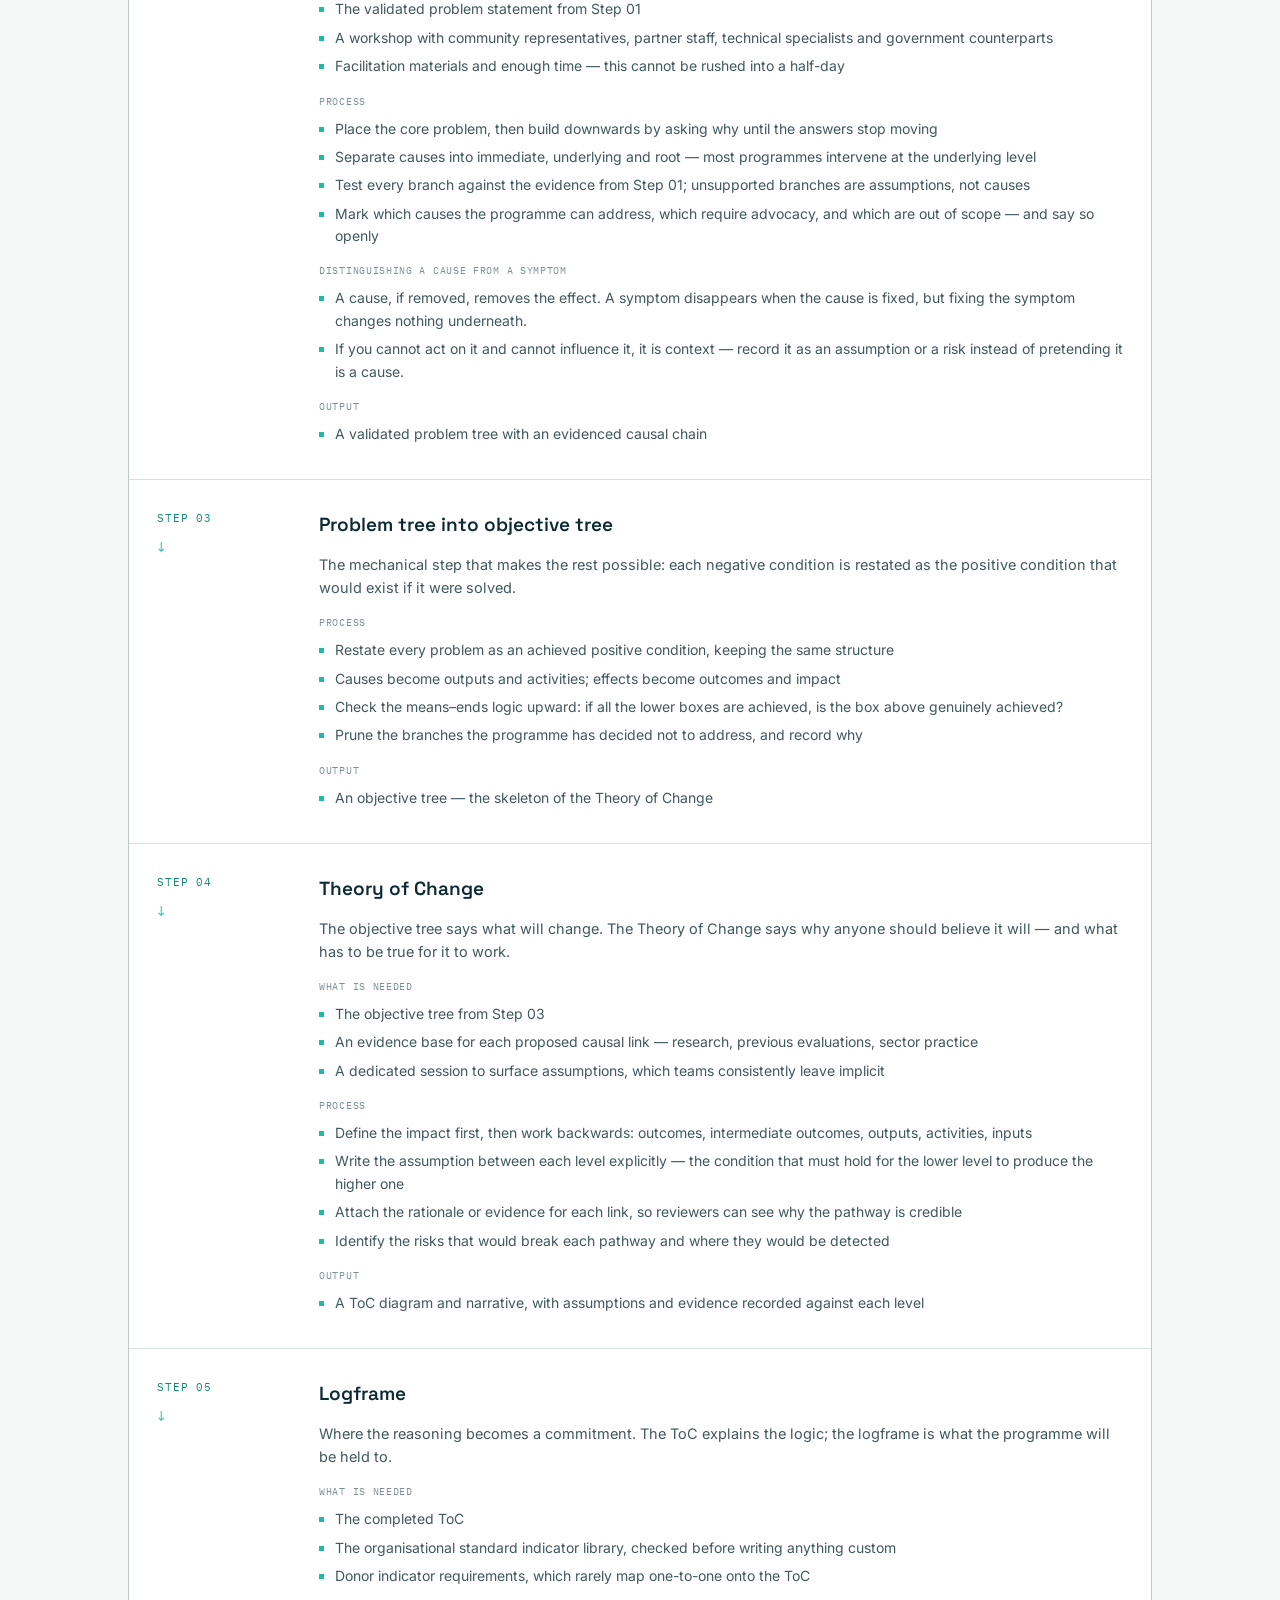
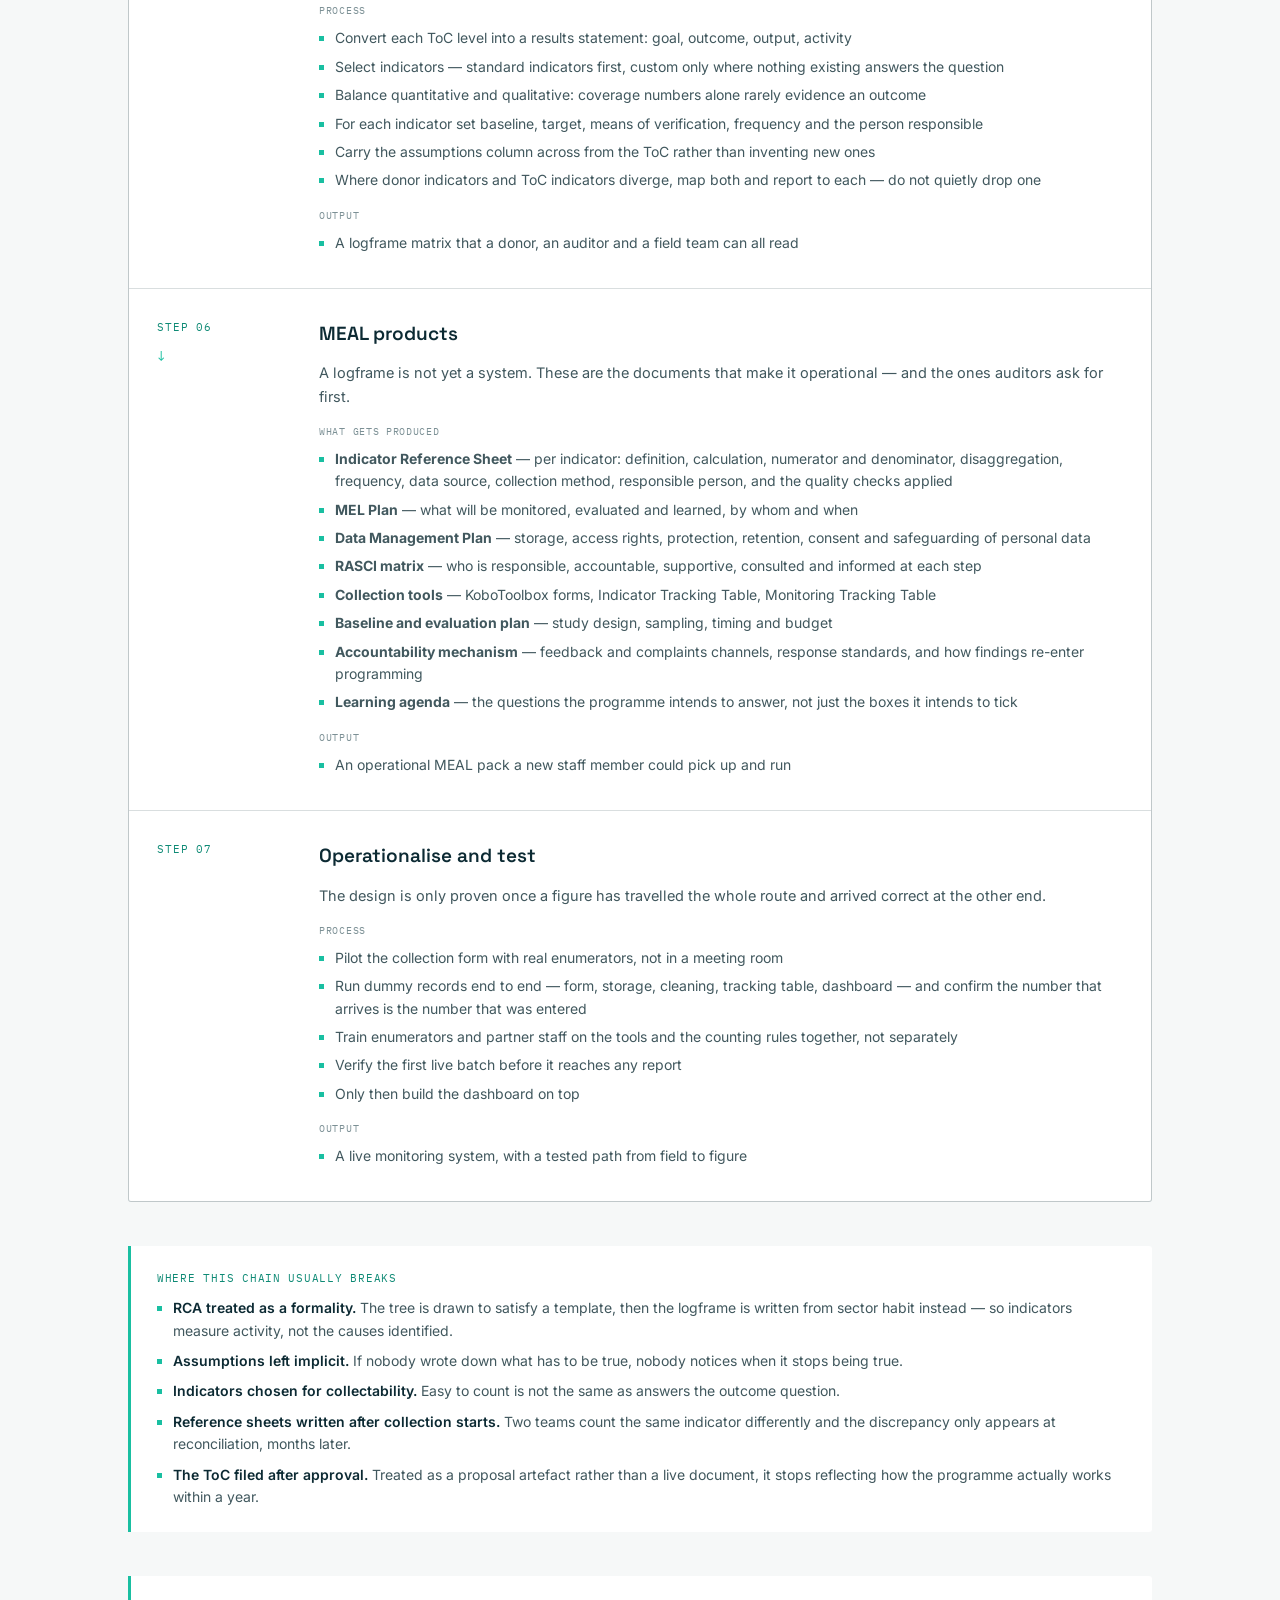
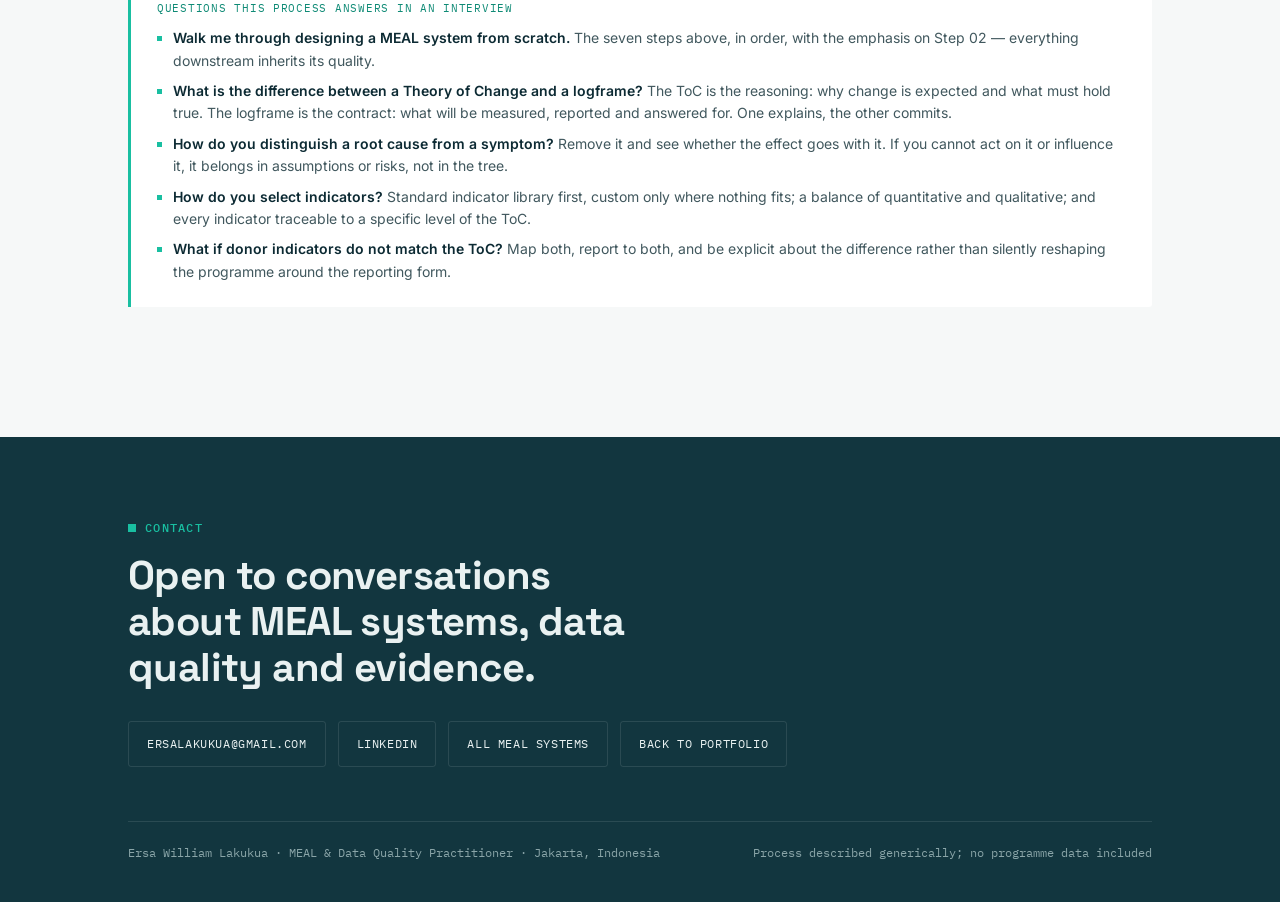
==== commit 99771e06: "Update flow-rca-toc-logframe.html" ====
--- a/flow-rca-toc-logframe.html
+++ b/flow-rca-toc-logframe.html
@@ -18,9 +18,9 @@
     <div class="nav-links">
       <a href="index.html#experience">Experience</a>
       <a href="index.html#systems">MEAL systems</a>
-      <a href="index.html#quality">Data quality</a>
       <a href="index.html#github">GitHub</a>
       <a href="index.html#powerbi">Power BI</a>
+      <a href="index.html#quality">Data quality</a>
     </div>
     <a class="nav-cta" href="index.html#contact">Contact</a>
   </div>
@@ -44,6 +44,17 @@
 <section class="sec">
   <div class="wrap">
 
+    <p class="flowmap-label">The sequence at a glance — <strong>open any step below</strong> for the full detail.</p>
+    <div class="flowmap">
+      <div class="flow-item"><span class="fnum">01</span><span class="flabel">Situation analysis</span></div>
+      <div class="flow-item"><span class="fnum">02</span><span class="flabel">Root Cause Analysis</span></div>
+      <div class="flow-item"><span class="fnum">03</span><span class="flabel">Objective tree</span></div>
+      <div class="flow-item"><span class="fnum">04</span><span class="flabel">Theory of Change</span></div>
+      <div class="flow-item"><span class="fnum">05</span><span class="flabel">Logframe</span></div>
+      <div class="flow-item"><span class="fnum">06</span><span class="flabel">MEAL products</span></div>
+      <div class="flow-item"><span class="fnum">07</span><span class="flabel">Operationalise &amp; test</span></div>
+    </div>
+
     <div class="steps">
 
       <!-- 01 -->
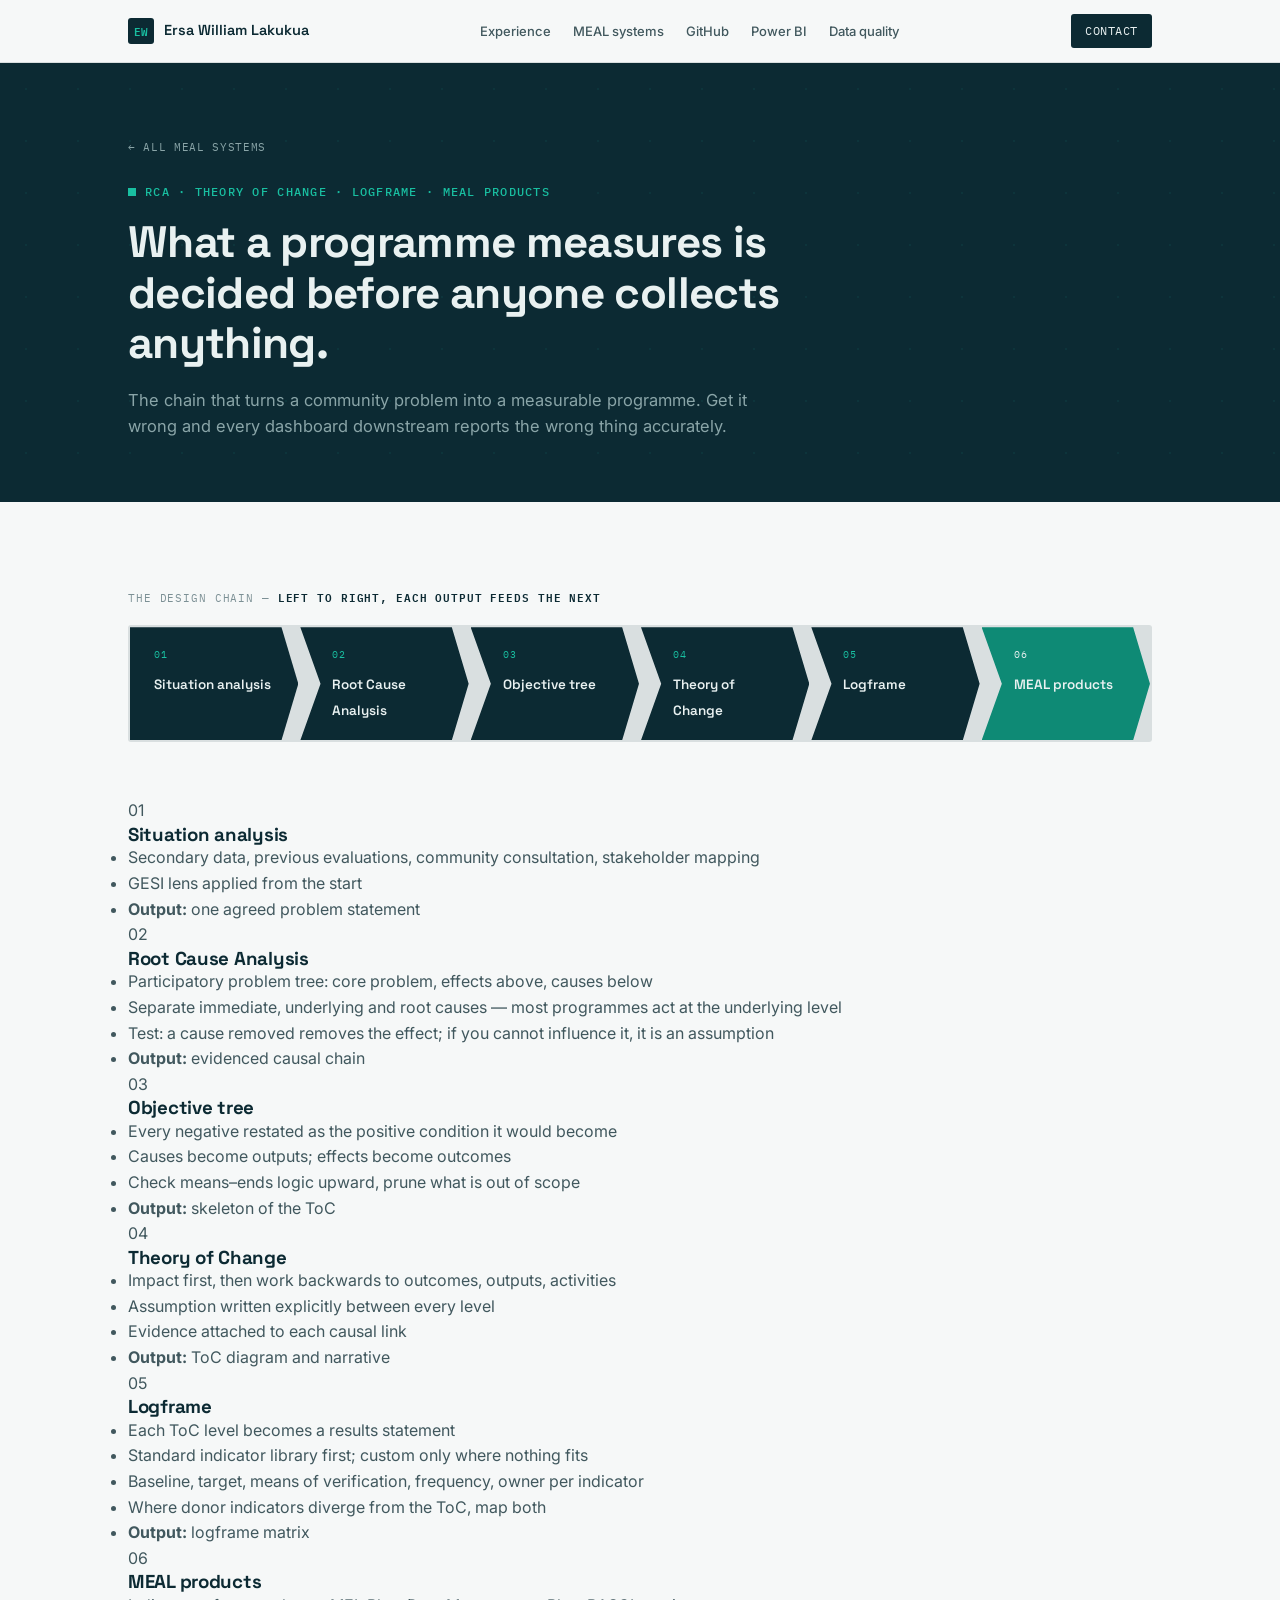
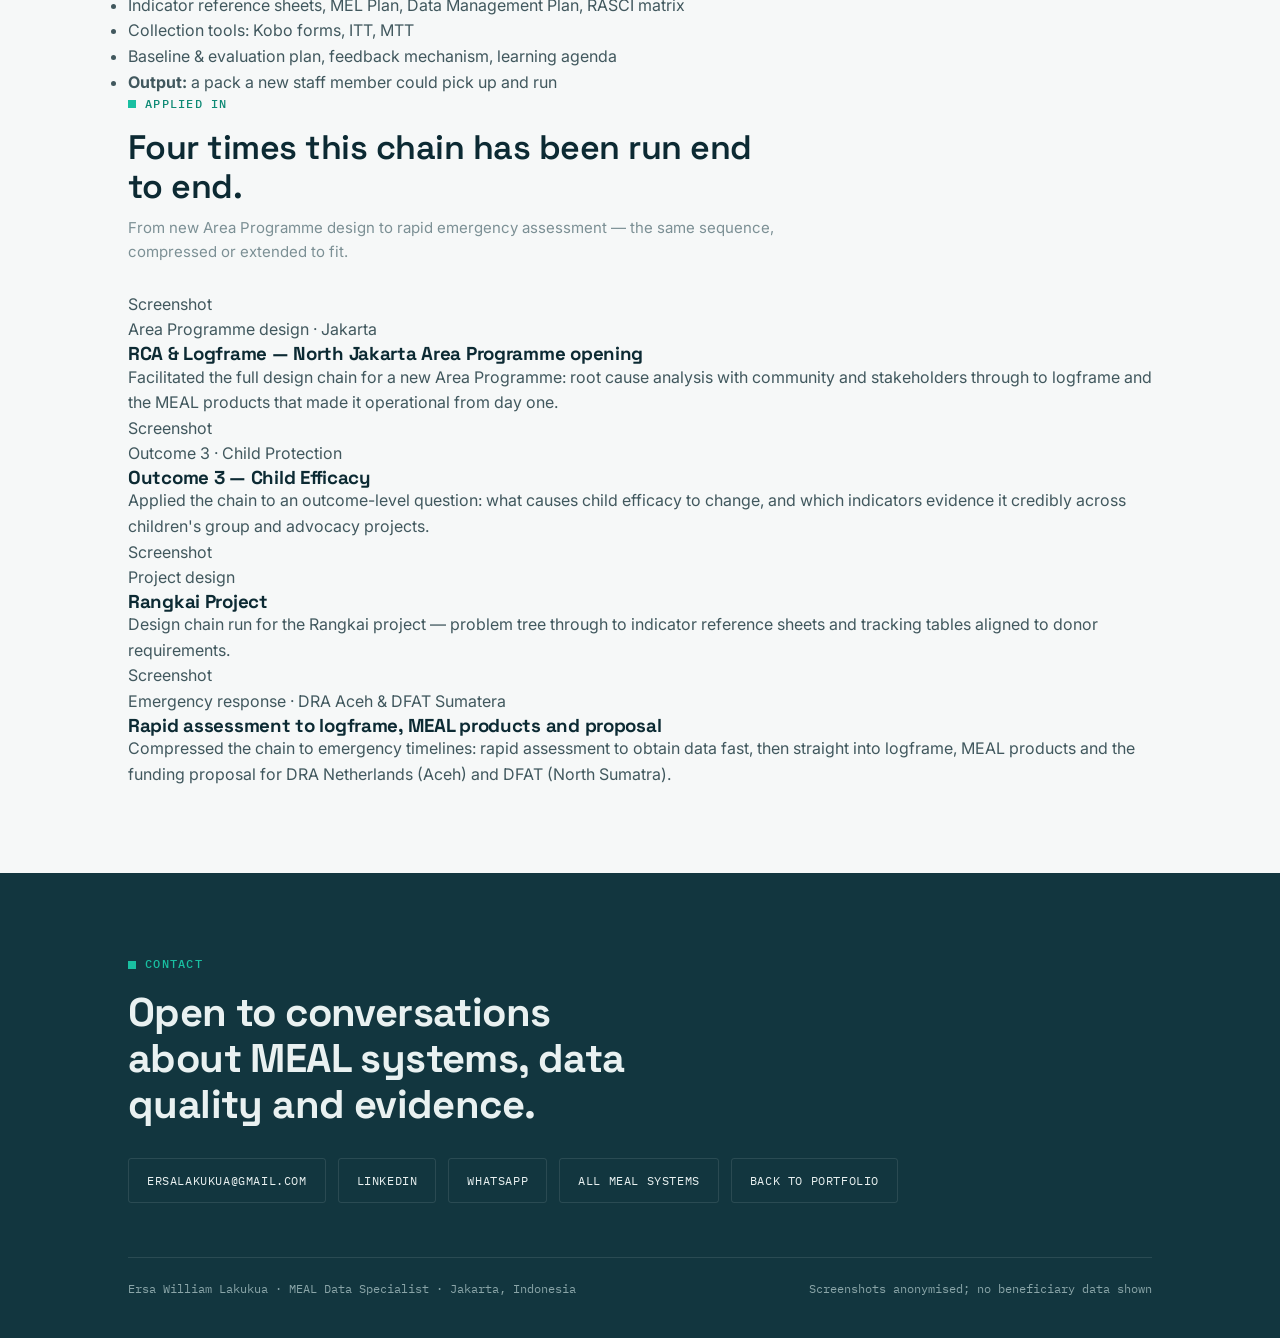
==== commit 5f0a1b80: "Update flow-rca-toc-logframe.html" ====
--- a/flow-rca-toc-logframe.html
+++ b/flow-rca-toc-logframe.html
@@ -4,7 +4,7 @@
 <meta charset="UTF-8">
 <meta name="viewport" content="width=device-width, initial-scale=1.0">
 <title>From root cause to MEAL product — Ersa William Lakukua</title>
-<meta name="description" content="The design chain that decides what a programme measures: root cause analysis into Theory of Change, ToC into logframe, logframe into operational MEAL products.">
+<meta name="description" content="The design chain from root cause analysis to Theory of Change, logframe and operational MEAL products.">
 <link rel="preconnect" href="https://fonts.googleapis.com">
 <link rel="preconnect" href="https://fonts.gstatic.com" crossorigin>
 <link href="https://fonts.googleapis.com/css2?family=Space+Grotesk:wght@400;500;600;700&family=Inter:wght@400;500;600&family=IBM+Plex+Mono:wght@400;500&display=swap" rel="stylesheet">
@@ -28,23 +28,17 @@
 
 <header class="subhero">
   <div class="wrap">
-    <a class="back" href="index.html#systems">← All MEAL systems</a>
-    <div class="eyebrow">Design chain · RCA → ToC → Logframe → MEAL products</div>
-    <h1>What a programme measures is decided long before anyone collects anything.</h1>
-    <p class="sub-lede">This is the chain that turns a community problem into a measurable programme. Get it wrong and every dashboard downstream reports the wrong thing accurately.</p>
-    <div class="meta-row">
-      <div class="m"><span class="mk">Runs at</span><span class="mv">Programme design &amp; redesign</span></div>
-      <div class="m"><span class="mk">Facilitated with</span><span class="mv">Community, partners, technical specialists, government</span></div>
-      <div class="m"><span class="mk">Typical duration</span><span class="mv">4–8 weeks</span></div>
-      <div class="m"><span class="mk">Ends with</span><span class="mv">An operational MEAL pack</span></div>
-    </div>
+    <a class="back" href="index.html#systems">&larr; All MEAL systems</a>
+    <div class="eyebrow">RCA &middot; Theory of Change &middot; Logframe &middot; MEAL products</div>
+    <h1>What a programme measures is decided before anyone collects anything.</h1>
+    <p class="sub-lede">The chain that turns a community problem into a measurable programme. Get it wrong and every dashboard downstream reports the wrong thing accurately.</p>
   </div>
 </header>
 
-<section class="sec">
+<section class="sec compact">
   <div class="wrap">
 
-    <p class="flowmap-label">The sequence at a glance — <strong>open any step below</strong> for the full detail.</p>
+    <p class="flowmap-label">The design chain &mdash; <strong>left to right, each output feeds the next</strong></p>
     <div class="flowmap">
       <div class="flow-item"><span class="fnum">01</span><span class="flabel">Situation analysis</span></div>
       <div class="flow-item"><span class="fnum">02</span><span class="flabel">Root Cause Analysis</span></div>
@@ -52,254 +46,122 @@
       <div class="flow-item"><span class="fnum">04</span><span class="flabel">Theory of Change</span></div>
       <div class="flow-item"><span class="fnum">05</span><span class="flabel">Logframe</span></div>
       <div class="flow-item"><span class="fnum">06</span><span class="flabel">MEAL products</span></div>
-      <div class="flow-item"><span class="fnum">07</span><span class="flabel">Operationalise &amp; test</span></div>
     </div>
 
-    <div class="steps">
+    <div class="kgrid">
+      <div class="kcard">
+        <div class="kn">01</div>
+        <h3>Situation analysis</h3>
+        <ul>
+        <li>Secondary data, previous evaluations, community consultation, stakeholder mapping</li>
+        <li>GESI lens applied from the start</li>
+        <li><strong>Output:</strong> one agreed problem statement</li>
+        </ul>
+      </div>
+      <div class="kcard">
+        <div class="kn">02</div>
+        <h3>Root Cause Analysis</h3>
+        <ul>
+        <li>Participatory problem tree: core problem, effects above, causes below</li>
+        <li>Separate immediate, underlying and root causes &mdash; most programmes act at the underlying level</li>
+        <li>Test: a cause removed removes the effect; if you cannot influence it, it is an assumption</li>
+        <li><strong>Output:</strong> evidenced causal chain</li>
+        </ul>
+      </div>
+      <div class="kcard">
+        <div class="kn">03</div>
+        <h3>Objective tree</h3>
+        <ul>
+        <li>Every negative restated as the positive condition it would become</li>
+        <li>Causes become outputs; effects become outcomes</li>
+        <li>Check means&ndash;ends logic upward, prune what is out of scope</li>
+        <li><strong>Output:</strong> skeleton of the ToC</li>
+        </ul>
+      </div>
+      <div class="kcard">
+        <div class="kn">04</div>
+        <h3>Theory of Change</h3>
+        <ul>
+        <li>Impact first, then work backwards to outcomes, outputs, activities</li>
+        <li>Assumption written explicitly between every level</li>
+        <li>Evidence attached to each causal link</li>
+        <li><strong>Output:</strong> ToC diagram and narrative</li>
+        </ul>
+      </div>
+      <div class="kcard">
+        <div class="kn">05</div>
+        <h3>Logframe</h3>
+        <ul>
+        <li>Each ToC level becomes a results statement</li>
+        <li>Standard indicator library first; custom only where nothing fits</li>
+        <li>Baseline, target, means of verification, frequency, owner per indicator</li>
+        <li>Where donor indicators diverge from the ToC, map both</li>
+        <li><strong>Output:</strong> logframe matrix</li>
+        </ul>
+      </div>
+      <div class="kcard">
+        <div class="kn">06</div>
+        <h3>MEAL products</h3>
+        <ul>
+        <li>Indicator reference sheets, MEL Plan, Data Management Plan, RASCI matrix</li>
+        <li>Collection tools: Kobo forms, ITT, MTT</li>
+        <li>Baseline &amp; evaluation plan, feedback mechanism, learning agenda</li>
+        <li><strong>Output:</strong> a pack a new staff member could pick up and run</li>
+        </ul>
+      </div>
+    </div>
 
-      <!-- 01 -->
-      <div class="step">
-        <div>
-          <div class="snum">STEP 01</div>
-          <div class="arrow-down">↓</div>
+    <div class="sec-head" style="margin-bottom:28px;">
+      <div class="eyebrow">Applied in</div>
+      <h2>Four times this chain has been run end to end.</h2>
+      <p>From new Area Programme design to rapid emergency assessment &mdash; the same sequence, compressed or extended to fit.</p>
+    </div>
+
+    <div class="pgrid">
+      <div class="pcard">
+        <div class="pshot">
+          <!-- <img src="shot-xx.png" alt=""> -->
+          <span class="pph">Screenshot</span>
         </div>
-        <div class="sbody">
-          <div class="stitle">Situation analysis</div>
-          <p>Before any tree is drawn, establish what is actually happening and to whom. Without this, the root cause analysis becomes a room full of opinions.</p>
-          <div class="blk">
-            <div class="bk">What is needed</div>
-            <ul>
-              <li>Secondary data: national and district statistics, sector assessments, health and education records</li>
-              <li>Existing evaluations and lessons learned from previous programme cycles</li>
-              <li>Community consultation, including children where the programme concerns them</li>
-              <li>Stakeholder mapping — who holds power, who delivers services, who is excluded</li>
-              <li>A GESI lens applied from the start, not added later</li>
-            </ul>
-          </div>
-          <div class="blk">
-            <div class="bk">Process</div>
-            <ul>
-              <li>Define the geographic scope and the target population precisely</li>
-              <li>Assemble the evidence and identify who is most vulnerable and why</li>
-              <li>Validate findings with community members and local government before moving on</li>
-            </ul>
-          </div>
-          <div class="blk">
-            <div class="bk">Output</div>
-            <ul><li>A situation analysis narrative and a single, agreed problem statement</li></ul>
-          </div>
+        <div class="pbody">
+          <div class="ptag">Area Programme design &middot; Jakarta</div>
+          <h3>RCA &amp; Logframe — North Jakarta Area Programme opening</h3>
+          <p>Facilitated the full design chain for a new Area Programme: root cause analysis with community and stakeholders through to logframe and the MEAL products that made it operational from day one.</p>
         </div>
       </div>
-
-      <!-- 02 -->
-      <div class="step">
-        <div>
-          <div class="snum">STEP 02</div>
-          <div class="arrow-down">↓</div>
+      <div class="pcard">
+        <div class="pshot">
+          <!-- <img src="shot-xx.png" alt=""> -->
+          <span class="pph">Screenshot</span>
         </div>
-        <div class="sbody">
-          <div class="stitle">Root Cause Analysis</div>
-          <p>A participatory problem tree: the core problem in the middle, its effects above, its causes below. The work is in going deep enough to reach causes a programme can actually act on.</p>
-          <div class="blk">
-            <div class="bk">What is needed</div>
-            <ul>
-              <li>The validated problem statement from Step 01</li>
-              <li>A workshop with community representatives, partner staff, technical specialists and government counterparts</li>
-              <li>Facilitation materials and enough time — this cannot be rushed into a half-day</li>
-            </ul>
-          </div>
-          <div class="blk">
-            <div class="bk">Process</div>
-            <ul>
-              <li>Place the core problem, then build downwards by asking why until the answers stop moving</li>
-              <li>Separate causes into immediate, underlying and root — most programmes intervene at the underlying level</li>
-              <li>Test every branch against the evidence from Step 01; unsupported branches are assumptions, not causes</li>
-              <li>Mark which causes the programme can address, which require advocacy, and which are out of scope — and say so openly</li>
-            </ul>
-          </div>
-          <div class="blk">
-            <div class="bk">Distinguishing a cause from a symptom</div>
-            <ul>
-              <li>A cause, if removed, removes the effect. A symptom disappears when the cause is fixed, but fixing the symptom changes nothing underneath.</li>
-              <li>If you cannot act on it and cannot influence it, it is context — record it as an assumption or a risk instead of pretending it is a cause.</li>
-            </ul>
-          </div>
-          <div class="blk">
-            <div class="bk">Output</div>
-            <ul><li>A validated problem tree with an evidenced causal chain</li></ul>
-          </div>
+        <div class="pbody">
+          <div class="ptag">Outcome 3 &middot; Child Protection</div>
+          <h3>Outcome 3 — Child Efficacy</h3>
+          <p>Applied the chain to an outcome-level question: what causes child efficacy to change, and which indicators evidence it credibly across children's group and advocacy projects.</p>
         </div>
       </div>
-
-      <!-- 03 -->
-      <div class="step">
-        <div>
-          <div class="snum">STEP 03</div>
-          <div class="arrow-down">↓</div>
+      <div class="pcard">
+        <div class="pshot">
+          <!-- <img src="shot-xx.png" alt=""> -->
+          <span class="pph">Screenshot</span>
         </div>
-        <div class="sbody">
-          <div class="stitle">Problem tree into objective tree</div>
-          <p>The mechanical step that makes the rest possible: each negative condition is restated as the positive condition that would exist if it were solved.</p>
-          <div class="blk">
-            <div class="bk">Process</div>
-            <ul>
-              <li>Restate every problem as an achieved positive condition, keeping the same structure</li>
-              <li>Causes become outputs and activities; effects become outcomes and impact</li>
-              <li>Check the means–ends logic upward: if all the lower boxes are achieved, is the box above genuinely achieved?</li>
-              <li>Prune the branches the programme has decided not to address, and record why</li>
-            </ul>
-          </div>
-          <div class="blk">
-            <div class="bk">Output</div>
-            <ul><li>An objective tree — the skeleton of the Theory of Change</li></ul>
-          </div>
+        <div class="pbody">
+          <div class="ptag">Project design</div>
+          <h3>Rangkai Project</h3>
+          <p>Design chain run for the Rangkai project — problem tree through to indicator reference sheets and tracking tables aligned to donor requirements.</p>
         </div>
       </div>
-
-      <!-- 04 -->
-      <div class="step">
-        <div>
-          <div class="snum">STEP 04</div>
-          <div class="arrow-down">↓</div>
+      <div class="pcard">
+        <div class="pshot">
+          <!-- <img src="shot-xx.png" alt=""> -->
+          <span class="pph">Screenshot</span>
         </div>
-        <div class="sbody">
-          <div class="stitle">Theory of Change</div>
-          <p>The objective tree says what will change. The Theory of Change says why anyone should believe it will — and what has to be true for it to work.</p>
-          <div class="blk">
-            <div class="bk">What is needed</div>
-            <ul>
-              <li>The objective tree from Step 03</li>
-              <li>An evidence base for each proposed causal link — research, previous evaluations, sector practice</li>
-              <li>A dedicated session to surface assumptions, which teams consistently leave implicit</li>
-            </ul>
-          </div>
-          <div class="blk">
-            <div class="bk">Process</div>
-            <ul>
-              <li>Define the impact first, then work backwards: outcomes, intermediate outcomes, outputs, activities, inputs</li>
-              <li>Write the assumption between each level explicitly — the condition that must hold for the lower level to produce the higher one</li>
-              <li>Attach the rationale or evidence for each link, so reviewers can see why the pathway is credible</li>
-              <li>Identify the risks that would break each pathway and where they would be detected</li>
-            </ul>
-          </div>
-          <div class="blk">
-            <div class="bk">Output</div>
-            <ul><li>A ToC diagram and narrative, with assumptions and evidence recorded against each level</li></ul>
-          </div>
+        <div class="pbody">
+          <div class="ptag">Emergency response &middot; DRA Aceh &amp; DFAT Sumatera</div>
+          <h3>Rapid assessment to logframe, MEAL products and proposal</h3>
+          <p>Compressed the chain to emergency timelines: rapid assessment to obtain data fast, then straight into logframe, MEAL products and the funding proposal for DRA Netherlands (Aceh) and DFAT (North Sumatra).</p>
         </div>
       </div>
-
-      <!-- 05 -->
-      <div class="step">
-        <div>
-          <div class="snum">STEP 05</div>
-          <div class="arrow-down">↓</div>
-        </div>
-        <div class="sbody">
-          <div class="stitle">Logframe</div>
-          <p>Where the reasoning becomes a commitment. The ToC explains the logic; the logframe is what the programme will be held to.</p>
-          <div class="blk">
-            <div class="bk">What is needed</div>
-            <ul>
-              <li>The completed ToC</li>
-              <li>The organisational standard indicator library, checked before writing anything custom</li>
-              <li>Donor indicator requirements, which rarely map one-to-one onto the ToC</li>
-            </ul>
-          </div>
-          <div class="blk">
-            <div class="bk">Process</div>
-            <ul>
-              <li>Convert each ToC level into a results statement: goal, outcome, output, activity</li>
-              <li>Select indicators — standard indicators first, custom only where nothing existing answers the question</li>
-              <li>Balance quantitative and qualitative: coverage numbers alone rarely evidence an outcome</li>
-              <li>For each indicator set baseline, target, means of verification, frequency and the person responsible</li>
-              <li>Carry the assumptions column across from the ToC rather than inventing new ones</li>
-              <li>Where donor indicators and ToC indicators diverge, map both and report to each — do not quietly drop one</li>
-            </ul>
-          </div>
-          <div class="blk">
-            <div class="bk">Output</div>
-            <ul><li>A logframe matrix that a donor, an auditor and a field team can all read</li></ul>
-          </div>
-        </div>
-      </div>
-
-      <!-- 06 -->
-      <div class="step">
-        <div>
-          <div class="snum">STEP 06</div>
-          <div class="arrow-down">↓</div>
-        </div>
-        <div class="sbody">
-          <div class="stitle">MEAL products</div>
-          <p>A logframe is not yet a system. These are the documents that make it operational — and the ones auditors ask for first.</p>
-          <div class="blk">
-            <div class="bk">What gets produced</div>
-            <ul>
-              <li><strong>Indicator Reference Sheet</strong> — per indicator: definition, calculation, numerator and denominator, disaggregation, frequency, data source, collection method, responsible person, and the quality checks applied</li>
-              <li><strong>MEL Plan</strong> — what will be monitored, evaluated and learned, by whom and when</li>
-              <li><strong>Data Management Plan</strong> — storage, access rights, protection, retention, consent and safeguarding of personal data</li>
-              <li><strong>RASCI matrix</strong> — who is responsible, accountable, supportive, consulted and informed at each step</li>
-              <li><strong>Collection tools</strong> — KoboToolbox forms, Indicator Tracking Table, Monitoring Tracking Table</li>
-              <li><strong>Baseline and evaluation plan</strong> — study design, sampling, timing and budget</li>
-              <li><strong>Accountability mechanism</strong> — feedback and complaints channels, response standards, and how findings re-enter programming</li>
-              <li><strong>Learning agenda</strong> — the questions the programme intends to answer, not just the boxes it intends to tick</li>
-            </ul>
-          </div>
-          <div class="blk">
-            <div class="bk">Output</div>
-            <ul><li>An operational MEAL pack a new staff member could pick up and run</li></ul>
-          </div>
-        </div>
-      </div>
-
-      <!-- 07 -->
-      <div class="step">
-        <div>
-          <div class="snum">STEP 07</div>
-        </div>
-        <div class="sbody">
-          <div class="stitle">Operationalise and test</div>
-          <p>The design is only proven once a figure has travelled the whole route and arrived correct at the other end.</p>
-          <div class="blk">
-            <div class="bk">Process</div>
-            <ul>
-              <li>Pilot the collection form with real enumerators, not in a meeting room</li>
-              <li>Run dummy records end to end — form, storage, cleaning, tracking table, dashboard — and confirm the number that arrives is the number that was entered</li>
-              <li>Train enumerators and partner staff on the tools and the counting rules together, not separately</li>
-              <li>Verify the first live batch before it reaches any report</li>
-              <li>Only then build the dashboard on top</li>
-            </ul>
-          </div>
-          <div class="blk">
-            <div class="bk">Output</div>
-            <ul><li>A live monitoring system, with a tested path from field to figure</li></ul>
-          </div>
-        </div>
-      </div>
-
-    </div>
-
-    <div class="callout">
-      <div class="ck">Where this chain usually breaks</div>
-      <ul>
-        <li><strong>RCA treated as a formality.</strong> The tree is drawn to satisfy a template, then the logframe is written from sector habit instead — so indicators measure activity, not the causes identified.</li>
-        <li><strong>Assumptions left implicit.</strong> If nobody wrote down what has to be true, nobody notices when it stops being true.</li>
-        <li><strong>Indicators chosen for collectability.</strong> Easy to count is not the same as answers the outcome question.</li>
-        <li><strong>Reference sheets written after collection starts.</strong> Two teams count the same indicator differently and the discrepancy only appears at reconciliation, months later.</li>
-        <li><strong>The ToC filed after approval.</strong> Treated as a proposal artefact rather than a live document, it stops reflecting how the programme actually works within a year.</li>
-      </ul>
-    </div>
-
-    <div class="callout">
-      <div class="ck">Questions this process answers in an interview</div>
-      <ul>
-        <li><strong>Walk me through designing a MEAL system from scratch.</strong> The seven steps above, in order, with the emphasis on Step 02 — everything downstream inherits its quality.</li>
-        <li><strong>What is the difference between a Theory of Change and a logframe?</strong> The ToC is the reasoning: why change is expected and what must hold true. The logframe is the contract: what will be measured, reported and answered for. One explains, the other commits.</li>
-        <li><strong>How do you distinguish a root cause from a symptom?</strong> Remove it and see whether the effect goes with it. If you cannot act on it or influence it, it belongs in assumptions or risks, not in the tree.</li>
-        <li><strong>How do you select indicators?</strong> Standard indicator library first, custom only where nothing fits; a balance of quantitative and qualitative; and every indicator traceable to a specific level of the ToC.</li>
-        <li><strong>What if donor indicators do not match the ToC?</strong> Map both, report to both, and be explicit about the difference rather than silently reshaping the programme around the reporting form.</li>
-      </ul>
     </div>
 
   </div>
@@ -312,12 +174,13 @@
     <div class="clinks">
       <a href="mailto:ersalakukua@gmail.com">ersalakukua@gmail.com</a>
       <a href="https://linkedin.com/in/ersa-lakukua" target="_blank" rel="noopener">LinkedIn</a>
+      <a href="https://wa.me/6285236074563?text=Hi%20Ersa%2C%20I%20found%20your%20portfolio%20and%20wanted%20to%20say%20hello!" target="_blank" rel="noopener">WhatsApp</a>
       <a href="index.html#systems">All MEAL systems</a>
       <a href="index.html">Back to portfolio</a>
     </div>
     <div class="fine">
-      <span>Ersa William Lakukua · MEAL &amp; Data Quality Practitioner · Jakarta, Indonesia</span>
-      <span>Process described generically; no programme data included</span>
+      <span>Ersa William Lakukua &middot; MEAL Data Specialist &middot; Jakarta, Indonesia</span>
+      <span>Screenshots anonymised; no beneficiary data shown</span>
     </div>
   </div>
 </footer>
--- a/styles.css
+++ b/styles.css
@@ -51,6 +51,18 @@
 .hero .lede{font-size:17.5px; color:var(--on-ink-dim); max-width:620px; margin-bottom:46px;}
 .hero .lede strong{color:var(--on-ink); font-weight:600;}
 
+/* ---------- HERO GRID (intro + skills sidebar) ---------- */
+.hero-grid{display:grid; grid-template-columns:1fr 300px; gap:50px; align-items:start; margin-bottom:40px;}
+.hero-side{border-left:1px solid var(--line-dark); padding-left:36px;}
+.hero-side .stag{font-family:'IBM Plex Mono'; font-size:10.5px; text-transform:uppercase; letter-spacing:.08em; color:var(--teal); margin-bottom:18px; display:block;}
+.hero-side .skills{border-top:none; padding:0; grid-template-columns:1fr; gap:18px; margin-bottom:0;}
+.hero-side .stats{border-top:1px solid var(--line-dark); padding:22px 0 0; margin-top:24px; display:grid; grid-template-columns:1fr 1fr; gap:18px 14px;}
+.hero-side .stats .stat .num{font-size:22px;}
+@media(max-width:900px){
+  .hero-grid{grid-template-columns:1fr; gap:34px;}
+  .hero-side{border-left:none; padding-left:0; border-top:1px solid var(--line-dark); padding-top:28px;}
+}
+
 /* ---------- CAREER TIMELINE ---------- */
 .tl-label{font-family:'IBM Plex Mono'; font-size:10.5px; text-transform:uppercase; letter-spacing:.09em; color:var(--on-ink-dim); margin-bottom:20px;}
 .timeline{display:grid; grid-template-columns:repeat(5,1fr); gap:0; margin-bottom:44px; position:relative;}
@@ -102,12 +114,13 @@
 .exp .sec-head .eyebrow{color:var(--teal);}
 .exp .sec-head h2{color:var(--on-ink);}
 .exp .sec-head p{color:var(--on-ink-dim);}
-.photo-row{display:grid; grid-template-columns:1fr 1fr; gap:16px; margin-bottom:52px; max-width:560px;}
-.photo-frame{aspect-ratio:4/3; border:1px dashed var(--line-dark); border-radius:var(--r); background:rgba(255,255,255,.03); display:flex; flex-direction:column; align-items:center; justify-content:center; gap:6px; text-align:center; padding:16px; overflow:hidden;}
+.photo-row{display:grid; grid-template-columns:repeat(4,1fr); gap:14px; margin-bottom:52px; max-width:820px;}
+.photo-frame{aspect-ratio:4/3; border:1px dashed var(--line-dark); border-radius:var(--r); background:rgba(255,255,255,.03); display:flex; flex-direction:column; align-items:center; justify-content:center; gap:6px; text-align:center; padding:14px; overflow:hidden;}
 .photo-frame img{width:100%; height:100%; object-fit:cover; border-radius:var(--r);}
-.photo-frame .pf-lab{font-family:'IBM Plex Mono'; font-size:10.5px; text-transform:uppercase; letter-spacing:.07em; color:var(--teal);}
-.photo-frame .pf-note{font-size:11.5px; color:var(--on-ink-dim); line-height:1.4;}
-@media(max-width:520px){.photo-row{grid-template-columns:1fr; max-width:100%;}}
+.photo-frame .pf-lab{font-family:'IBM Plex Mono'; font-size:10px; text-transform:uppercase; letter-spacing:.07em; color:var(--teal);}
+.photo-frame .pf-note{font-size:11px; color:var(--on-ink-dim); line-height:1.4;}
+@media(max-width:760px){.photo-row{grid-template-columns:repeat(2,1fr); max-width:100%;}}
+@media(max-width:420px){.photo-row{grid-template-columns:1fr;}}
 
 .track{border-top:1px solid var(--line-dark); padding:34px 0; display:grid; grid-template-columns:220px 1fr; gap:34px;}
 .track:last-of-type{border-bottom:1px solid var(--line-dark);}
@@ -193,6 +206,22 @@
 @media(max-width:900px){.dgrid{grid-template-columns:repeat(2,1fr);}}
 @media(max-width:600px){.dgrid{grid-template-columns:1fr;}}
 
+/* ---------- FLOW MAP (shown first on every detail page) ---------- */
+.flowmap-label{font-family:'IBM Plex Mono'; font-size:11px; text-transform:uppercase; letter-spacing:.08em; color:var(--slate-soft); margin-bottom:18px;}
+.flowmap-label strong{color:var(--ink); font-weight:600;}
+.flowmap{display:flex; flex-wrap:wrap; gap:2px; background:var(--line-light); padding:2px; border-radius:var(--r); margin-bottom:56px;}
+.flow-item{flex:1 1 160px; background:var(--ink); padding:20px 26px 18px 32px; position:relative;
+  clip-path:polygon(0 0,90% 0,100% 50%,90% 100%,0 100%,12% 50%);}
+.flow-item:first-child{clip-path:polygon(0 0,90% 0,100% 50%,90% 100%,0 100%,0 50%); padding-left:24px;}
+.flow-item:last-child{background:var(--teal-deep);}
+.flow-item .fnum{font-family:'IBM Plex Mono'; font-size:10px; color:var(--teal); letter-spacing:.09em; text-transform:uppercase; display:block; margin-bottom:8px;}
+.flow-item:last-child .fnum{color:var(--on-ink);}
+.flow-item .flabel{font-family:'Space Grotesk'; font-size:13.5px; font-weight:600; color:var(--on-ink); line-height:1.3;}
+@media(max-width:700px){
+  .flowmap{flex-direction:column; gap:1px;}
+  .flow-item{clip-path:none !important; padding:16px 20px;}
+}
+
 /* ---------- SUBPAGE ---------- */
 .subhero{background:var(--ink); color:var(--on-ink); padding:70px 0 62px; position:relative; overflow:hidden;}
 .subhero::after{content:''; position:absolute; inset:0; background-image:radial-gradient(var(--teal) 1px, transparent 1px); background-size:52px 52px; opacity:.07; pointer-events:none;}
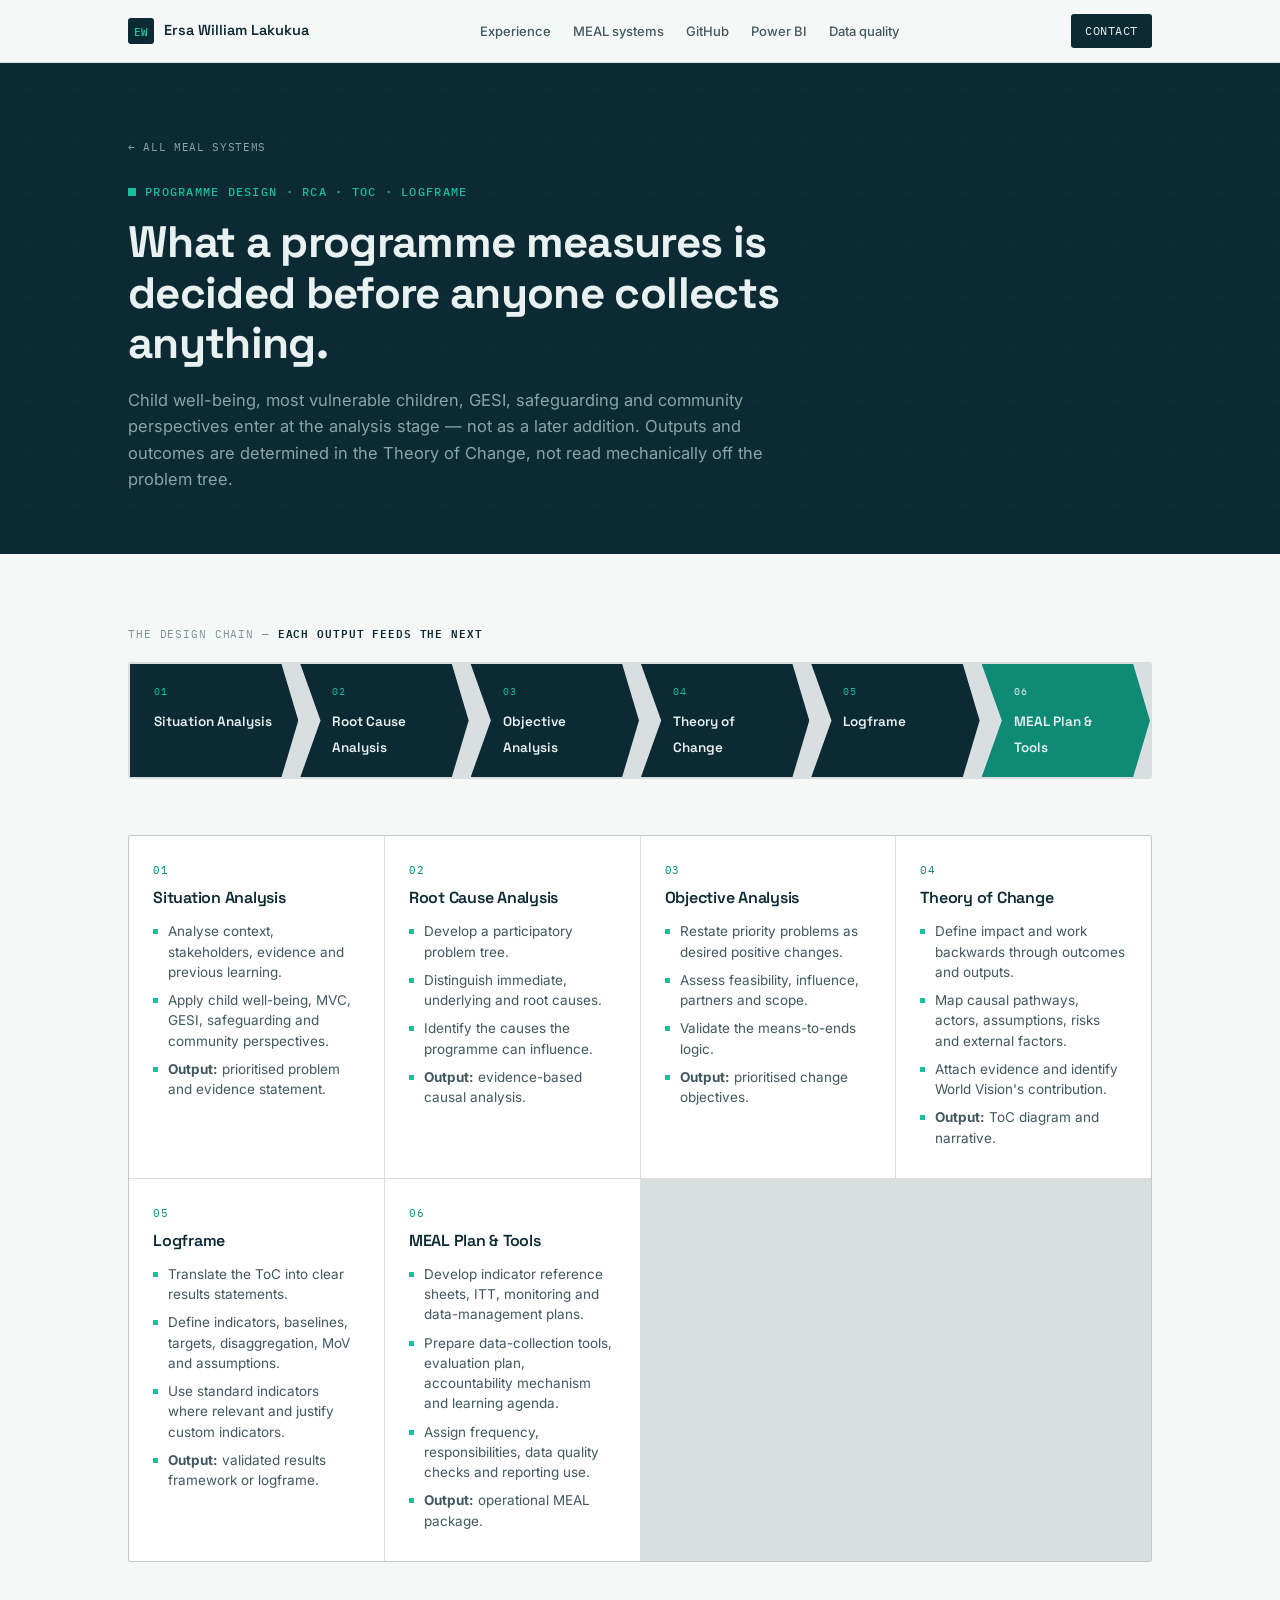
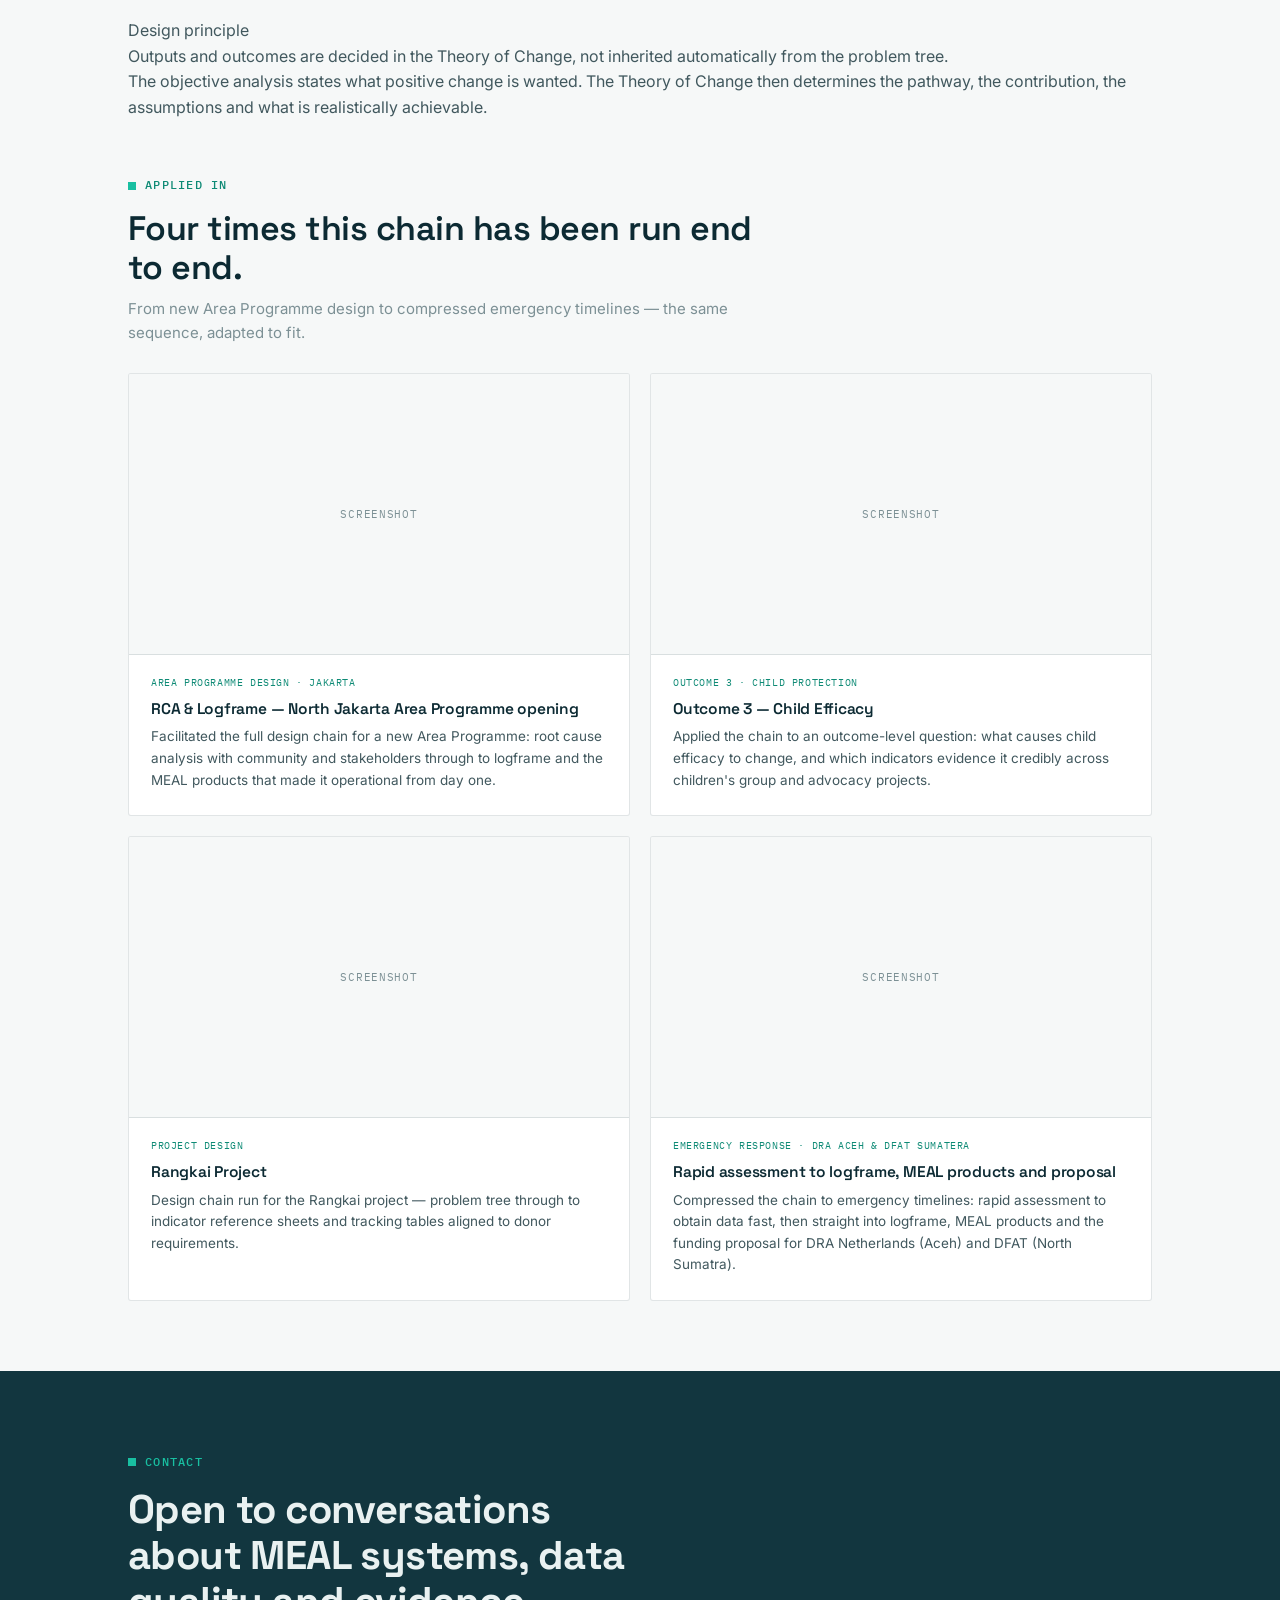
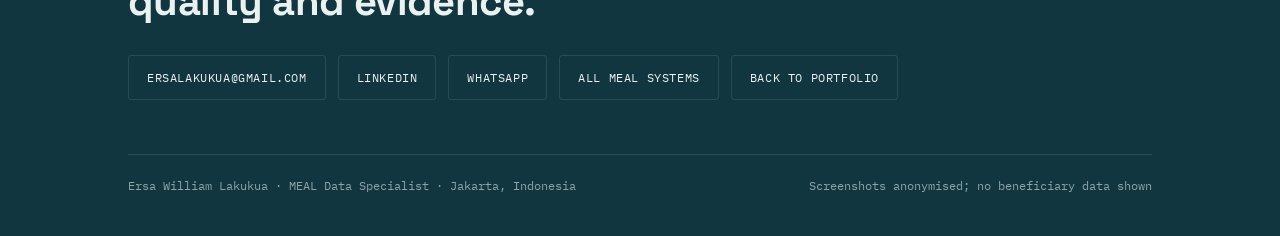
==== commit dc44787b: "Update flow-rca-toc-logframe.html" ====
--- a/flow-rca-toc-logframe.html
+++ b/flow-rca-toc-logframe.html
@@ -3,8 +3,8 @@
 <head>
 <meta charset="UTF-8">
 <meta name="viewport" content="width=device-width, initial-scale=1.0">
-<title>From root cause to MEAL product — Ersa William Lakukua</title>
-<meta name="description" content="The design chain from root cause analysis to Theory of Change, logframe and operational MEAL products.">
+<title>Theory of Change to MEAL Products — Ersa William Lakukua</title>
+<meta name="description" content="Programme design chain: situation analysis, root cause analysis, objective analysis, Theory of Change, logframe and MEAL plan and tools.">
 <link rel="preconnect" href="https://fonts.googleapis.com">
 <link rel="preconnect" href="https://fonts.gstatic.com" crossorigin>
 <link href="https://fonts.googleapis.com/css2?family=Space+Grotesk:wght@400;500;600;700&family=Inter:wght@400;500;600&family=IBM+Plex+Mono:wght@400;500&display=swap" rel="stylesheet">
@@ -29,92 +29,98 @@
 <header class="subhero">
   <div class="wrap">
     <a class="back" href="index.html#systems">&larr; All MEAL systems</a>
-    <div class="eyebrow">RCA &middot; Theory of Change &middot; Logframe &middot; MEAL products</div>
+    <div class="eyebrow">Programme Design &middot; RCA &middot; ToC &middot; Logframe</div>
     <h1>What a programme measures is decided before anyone collects anything.</h1>
-    <p class="sub-lede">The chain that turns a community problem into a measurable programme. Get it wrong and every dashboard downstream reports the wrong thing accurately.</p>
+    <p class="sub-lede">Child well-being, most vulnerable children, GESI, safeguarding and community perspectives enter at the analysis stage — not as a later addition. Outputs and outcomes are determined in the Theory of Change, not read mechanically off the problem tree.</p>
+
   </div>
 </header>
 
 <section class="sec compact">
   <div class="wrap">
 
-    <p class="flowmap-label">The design chain &mdash; <strong>left to right, each output feeds the next</strong></p>
+    <p class="flowmap-label">The design chain &mdash; <strong>each output feeds the next</strong></p>
     <div class="flowmap">
-      <div class="flow-item"><span class="fnum">01</span><span class="flabel">Situation analysis</span></div>
+      <div class="flow-item"><span class="fnum">01</span><span class="flabel">Situation Analysis</span></div>
       <div class="flow-item"><span class="fnum">02</span><span class="flabel">Root Cause Analysis</span></div>
-      <div class="flow-item"><span class="fnum">03</span><span class="flabel">Objective tree</span></div>
+      <div class="flow-item"><span class="fnum">03</span><span class="flabel">Objective Analysis</span></div>
       <div class="flow-item"><span class="fnum">04</span><span class="flabel">Theory of Change</span></div>
       <div class="flow-item"><span class="fnum">05</span><span class="flabel">Logframe</span></div>
-      <div class="flow-item"><span class="fnum">06</span><span class="flabel">MEAL products</span></div>
+      <div class="flow-item"><span class="fnum">06</span><span class="flabel">MEAL Plan &amp; Tools</span></div>
     </div>
 
     <div class="kgrid">
       <div class="kcard">
         <div class="kn">01</div>
-        <h3>Situation analysis</h3>
+        <h3>Situation Analysis</h3>
         <ul>
-        <li>Secondary data, previous evaluations, community consultation, stakeholder mapping</li>
-        <li>GESI lens applied from the start</li>
-        <li><strong>Output:</strong> one agreed problem statement</li>
+        <li>Analyse context, stakeholders, evidence and previous learning.</li>
+        <li>Apply child well-being, MVC, GESI, safeguarding and community perspectives.</li>
+        <li><strong>Output:</strong> prioritised problem and evidence statement.</li>
         </ul>
       </div>
       <div class="kcard">
         <div class="kn">02</div>
         <h3>Root Cause Analysis</h3>
         <ul>
-        <li>Participatory problem tree: core problem, effects above, causes below</li>
-        <li>Separate immediate, underlying and root causes &mdash; most programmes act at the underlying level</li>
-        <li>Test: a cause removed removes the effect; if you cannot influence it, it is an assumption</li>
-        <li><strong>Output:</strong> evidenced causal chain</li>
+        <li>Develop a participatory problem tree.</li>
+        <li>Distinguish immediate, underlying and root causes.</li>
+        <li>Identify the causes the programme can influence.</li>
+        <li><strong>Output:</strong> evidence-based causal analysis.</li>
         </ul>
       </div>
       <div class="kcard">
         <div class="kn">03</div>
-        <h3>Objective tree</h3>
+        <h3>Objective Analysis</h3>
         <ul>
-        <li>Every negative restated as the positive condition it would become</li>
-        <li>Causes become outputs; effects become outcomes</li>
-        <li>Check means&ndash;ends logic upward, prune what is out of scope</li>
-        <li><strong>Output:</strong> skeleton of the ToC</li>
+        <li>Restate priority problems as desired positive changes.</li>
+        <li>Assess feasibility, influence, partners and scope.</li>
+        <li>Validate the means-to-ends logic.</li>
+        <li><strong>Output:</strong> prioritised change objectives.</li>
         </ul>
       </div>
       <div class="kcard">
         <div class="kn">04</div>
         <h3>Theory of Change</h3>
         <ul>
-        <li>Impact first, then work backwards to outcomes, outputs, activities</li>
-        <li>Assumption written explicitly between every level</li>
-        <li>Evidence attached to each causal link</li>
-        <li><strong>Output:</strong> ToC diagram and narrative</li>
+        <li>Define impact and work backwards through outcomes and outputs.</li>
+        <li>Map causal pathways, actors, assumptions, risks and external factors.</li>
+        <li>Attach evidence and identify World Vision's contribution.</li>
+        <li><strong>Output:</strong> ToC diagram and narrative.</li>
         </ul>
       </div>
       <div class="kcard">
         <div class="kn">05</div>
         <h3>Logframe</h3>
         <ul>
-        <li>Each ToC level becomes a results statement</li>
-        <li>Standard indicator library first; custom only where nothing fits</li>
-        <li>Baseline, target, means of verification, frequency, owner per indicator</li>
-        <li>Where donor indicators diverge from the ToC, map both</li>
-        <li><strong>Output:</strong> logframe matrix</li>
+        <li>Translate the ToC into clear results statements.</li>
+        <li>Define indicators, baselines, targets, disaggregation, MoV and assumptions.</li>
+        <li>Use standard indicators where relevant and justify custom indicators.</li>
+        <li><strong>Output:</strong> validated results framework or logframe.</li>
         </ul>
       </div>
       <div class="kcard">
         <div class="kn">06</div>
-        <h3>MEAL products</h3>
+        <h3>MEAL Plan &amp; Tools</h3>
         <ul>
-        <li>Indicator reference sheets, MEL Plan, Data Management Plan, RASCI matrix</li>
-        <li>Collection tools: Kobo forms, ITT, MTT</li>
-        <li>Baseline &amp; evaluation plan, feedback mechanism, learning agenda</li>
-        <li><strong>Output:</strong> a pack a new staff member could pick up and run</li>
+        <li>Develop indicator reference sheets, ITT, monitoring and data-management plans.</li>
+        <li>Prepare data-collection tools, evaluation plan, accountability mechanism and learning agenda.</li>
+        <li>Assign frequency, responsibilities, data quality checks and reporting use.</li>
+        <li><strong>Output:</strong> operational MEAL package.</li>
         </ul>
       </div>
     </div>
 
-    <div class="sec-head" style="margin-bottom:28px;">
+    <div class="impact">
+      <div class="ik">Design principle</div>
+      <p>Outputs and outcomes are decided in the Theory of Change, not inherited automatically from the problem tree.</p>
+      <p class="isub">The objective analysis states what positive change is wanted. The Theory of Change then determines the pathway, the contribution, the assumptions and what is realistically achievable.</p>
+    </div>
+
+    <div class="sec-head" style="margin:56px 0 28px;">
       <div class="eyebrow">Applied in</div>
       <h2>Four times this chain has been run end to end.</h2>
-      <p>From new Area Programme design to rapid emergency assessment &mdash; the same sequence, compressed or extended to fit.</p>
+      <p>From new Area Programme design to compressed emergency timelines &mdash; the same sequence, adapted to fit.</p>
     </div>
 
     <div class="pgrid">
--- a/styles.css
+++ b/styles.css
@@ -268,3 +268,65 @@
 
 :focus-visible{outline:2px solid var(--teal); outline-offset:3px;}
 @media(prefers-reduced-motion:reduce){*{transition:none!important; scroll-behavior:auto!important;}}
+
+/* ===========================================================
+   COMPACT / PRESENTATION COMPONENTS
+   =========================================================== */
+
+/* ---------- HERO PORTRAIT ---------- */
+.hero-intro{display:grid; grid-template-columns:auto 1fr; gap:38px; align-items:start;}
+.portrait{width:210px; flex:none; position:relative;}
+.portrait img{width:100%; aspect-ratio:4/5; object-fit:cover; object-position:center 18%; border-radius:var(--r); display:block; filter:grayscale(18%) contrast(1.03);}
+.portrait::after{content:''; position:absolute; left:-7px; bottom:-7px; width:56px; height:56px; border-left:2px solid var(--teal); border-bottom:2px solid var(--teal); pointer-events:none;}
+@media(max-width:900px){
+  .hero-intro{grid-template-columns:auto 1fr; gap:24px;}
+  .portrait{width:132px;}
+  .portrait::after{width:36px; height:36px;}
+}
+@media(max-width:520px){
+  .hero-intro{grid-template-columns:1fr; gap:22px;}
+  .portrait{width:150px;}
+}
+
+/* ---------- CIRCULAR QA CYCLE ---------- */
+.cycle-wrap{display:grid; grid-template-columns:minmax(280px,420px) 1fr; gap:52px; align-items:center; margin-bottom:12px;}
+.cycle-svg{width:100%; height:auto; display:block;}
+.cycle-svg .ring{fill:none; stroke:var(--line-light); stroke-width:1.5;}
+.cycle-svg .arc{fill:none; stroke:var(--teal); stroke-width:2.5; stroke-linecap:round;}
+.cycle-svg .node{fill:var(--paper-2); stroke:var(--teal-deep); stroke-width:2;}
+.cycle-svg .node-n{font-family:'IBM Plex Mono',monospace; font-size:12px; font-weight:500; fill:var(--teal-deep); text-anchor:middle;}
+.cycle-svg .node-t{font-family:'Space Grotesk',sans-serif; font-size:12.5px; font-weight:600; fill:var(--ink); text-anchor:middle;}
+.cycle-svg .core-t{font-family:'Space Grotesk',sans-serif; font-size:15px; font-weight:600; fill:var(--ink); text-anchor:middle;}
+.cycle-svg .core-s{font-family:'IBM Plex Mono',monospace; font-size:9.5px; fill:var(--slate-soft); text-anchor:middle; letter-spacing:.08em;}
+.cycle-list{display:grid; gap:1px; background:var(--line-light); border:1px solid var(--line-light); border-radius:var(--r); overflow:hidden;}
+.cycle-item{background:var(--paper-2); padding:16px 20px; display:grid; grid-template-columns:30px 1fr; gap:14px; align-items:start;}
+.cycle-item .cn{font-family:'IBM Plex Mono'; font-size:11px; color:var(--teal-deep); padding-top:3px;}
+.cycle-item .cq{font-family:'Space Grotesk'; font-size:14.5px; font-weight:600; color:var(--ink); margin-bottom:3px;}
+.cycle-item .ca{font-size:13px; color:var(--slate);}
+@media(max-width:880px){.cycle-wrap{grid-template-columns:1fr; gap:36px;}}
+
+/* ---------- COMPACT KEY-POINT CARDS ---------- */
+.kgrid{display:grid; grid-template-columns:repeat(auto-fit,minmax(230px,1fr)); gap:1px; background:var(--line-light); border:1px solid var(--line-light); border-radius:var(--r); overflow:hidden; margin-bottom:56px;}
+.kcard{background:var(--paper-2); padding:26px 24px 30px;}
+.kcard .kn{font-family:'IBM Plex Mono'; font-size:10.5px; letter-spacing:.09em; color:var(--teal-deep); text-transform:uppercase;}
+.kcard h3{font-size:16px; font-weight:600; margin:10px 0 14px;}
+.kcard ul{list-style:none; display:grid; gap:8px;}
+.kcard li{font-size:13.5px; padding-left:15px; position:relative; line-height:1.5;}
+.kcard li::before{content:''; position:absolute; left:0; top:8px; width:5px; height:5px; background:var(--teal);}
+
+/* ---------- PROJECT CARDS (with screenshot space) ---------- */
+.pgrid{display:grid; grid-template-columns:repeat(2,1fr); gap:20px;}
+.pcard{border:1px solid var(--line-light); border-radius:var(--r); background:var(--paper-2); overflow:hidden; display:flex; flex-direction:column;}
+.pshot{aspect-ratio:16/9; background:var(--paper); border-bottom:1px solid var(--line-light); display:flex; align-items:center; justify-content:center; overflow:hidden;}
+.pshot img{width:100%; height:100%; object-fit:cover; display:block;}
+.pshot .pph{font-family:'IBM Plex Mono'; font-size:10.5px; text-transform:uppercase; letter-spacing:.07em; color:var(--slate-soft);}
+.pbody{padding:20px 22px 24px;}
+.pbody .ptag{font-family:'IBM Plex Mono'; font-size:10px; text-transform:uppercase; letter-spacing:.06em; color:var(--teal-deep); margin-bottom:8px;}
+.pbody h3{font-size:15.5px; font-weight:600; margin-bottom:7px; line-height:1.3;}
+.pbody p{font-size:13.5px;}
+@media(max-width:720px){.pgrid{grid-template-columns:1fr;}}
+
+/* ---------- PRESENTATION READABILITY ---------- */
+.sec.compact{padding:70px 0;}
+.lead-note{font-size:16px; color:var(--slate); max-width:660px; margin-bottom:40px;}
+.lead-note strong{color:var(--ink); font-weight:600;}
